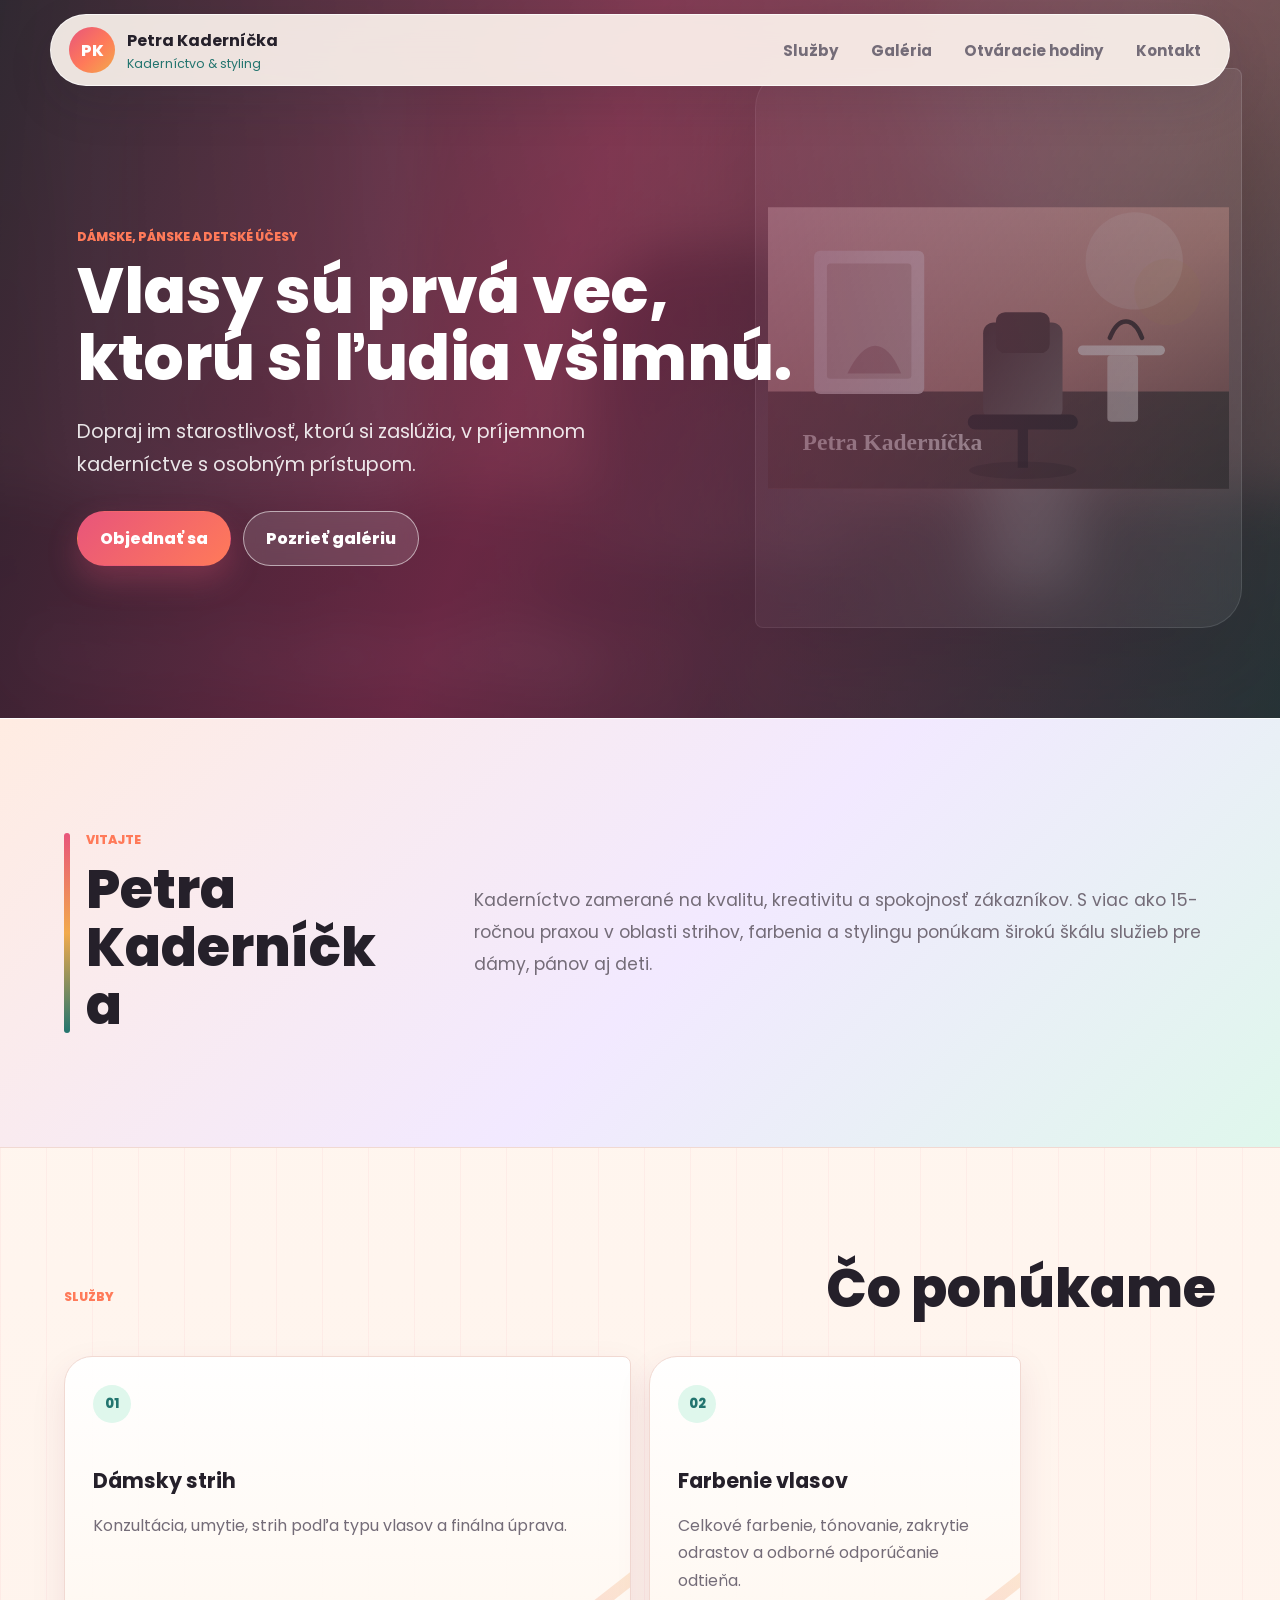
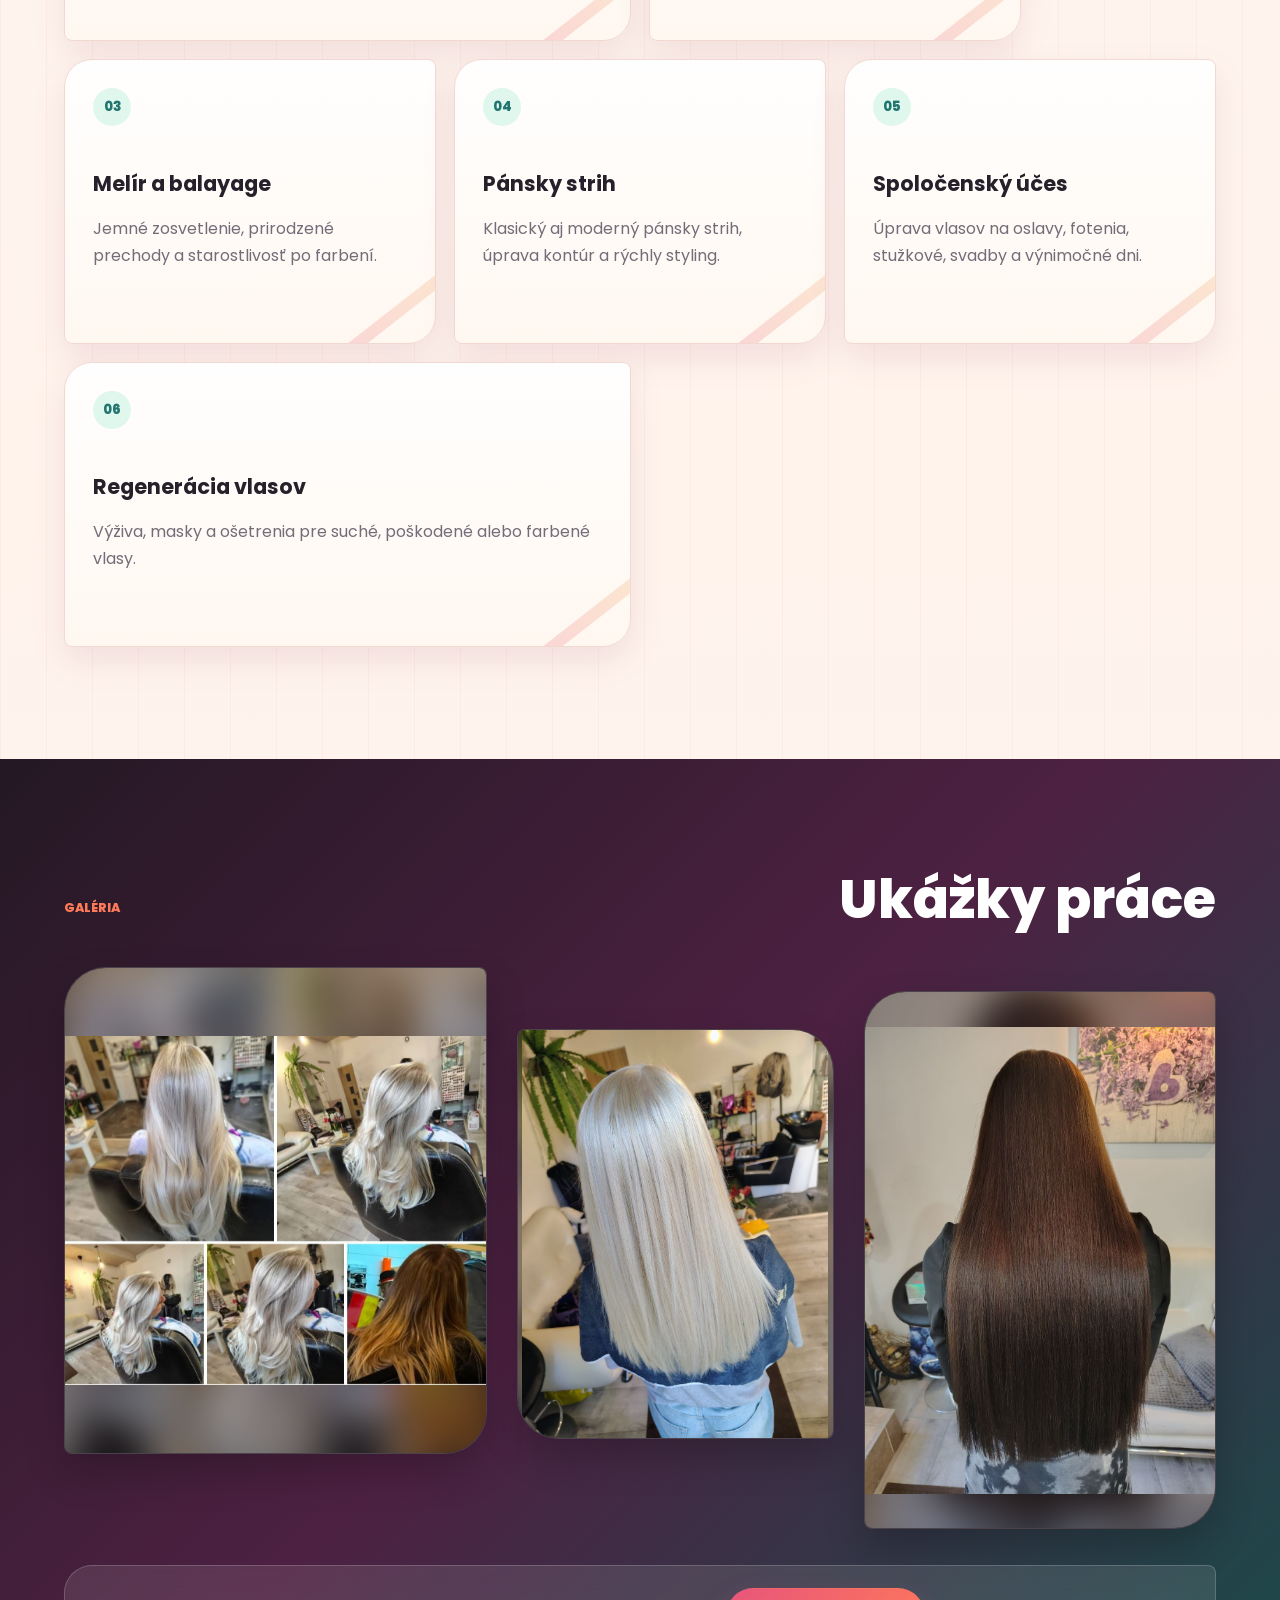
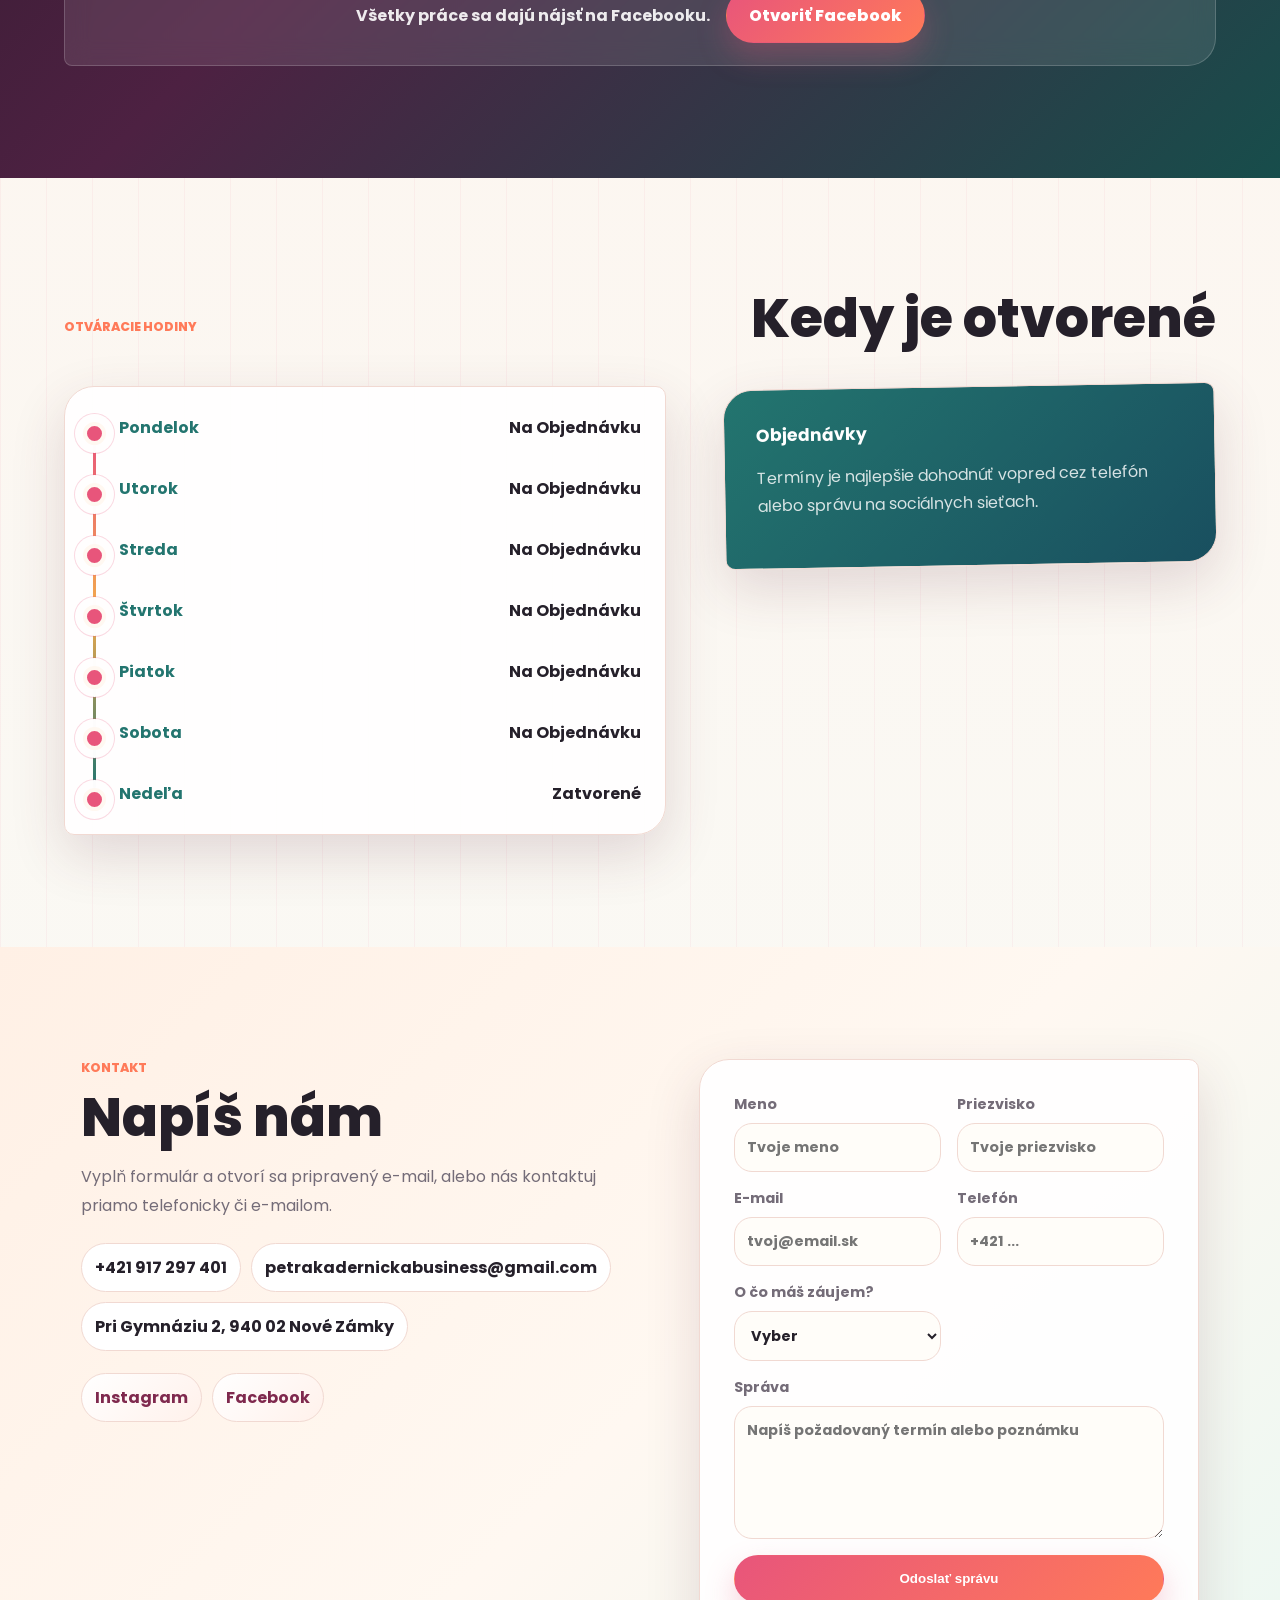
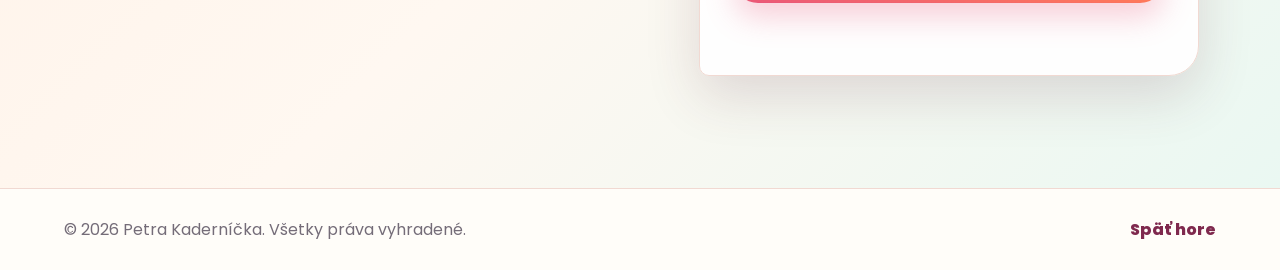
==== index.html @ ae527d9a "Update index.html" ====
<!doctype html>
<html lang="sk">
  <head>
    <meta charset="utf-8" />
    <meta name="viewport" content="width=device-width, initial-scale=1" />
    <title>Petra Kaderníčka | Kaderníctvo</title>
    <meta
      name="description"
      content="Kaderníctvo Petra Kaderníčka - strihy, farbenie, melír, styling a svadobné účesy."
    />
    <link rel="preconnect" href="https://fonts.googleapis.com" />
    <link rel="preconnect" href="https://fonts.gstatic.com" crossorigin />
    <link
      href="https://fonts.googleapis.com/css2?family=Poppins:wght@400;500;600;700;800&display=swap"
      rel="stylesheet"
    />
    <link rel="stylesheet" href="styles.css" />
  </head>
  <body>
    <header class="site-header">
      <a class="brand" href="#top" aria-label="Petra Kaderníčka domov">
        <span class="brand-mark">PK</span>
        <span>
          <strong>Petra Kaderníčka</strong>
          <small>Kaderníctvo & styling</small>
        </span>
      </a>

      <button class="nav-toggle" type="button" aria-expanded="false" aria-controls="site-nav">
        <span></span>
        <span></span>
        <span></span>
      </button>

      <nav id="site-nav" class="site-nav" aria-label="Hlavná navigácia">
        <a href="#sluzby">Služby</a>
        <a href="#galeria">Galéria</a>
        <a href="#hodiny">Otváracie hodiny</a>
        <a href="#kontakt">Kontakt</a>
      </nav>
    </header>

    <main id="top">
      <section class="hero">
        <img class="hero-image" src="assets/images/hero.svg" alt="Moderné kaderníctvo" />
        <div class="hero-overlay"></div>
        <div class="hero-content">
          <p class="eyebrow">Dámske, pánske a detské účesy</p>
          <h1>Vlasy sú prvá vec, ktorú si ľudia všimnú.</h1>
          <p>
            Dopraj im starostlivosť, ktorú si zaslúžia, v príjemnom kaderníctve s osobným prístupom.
          </p>
          <div class="hero-actions">
            <a class="button primary" href="#kontakt">Objednať sa</a>
            <a class="button secondary" href="#galeria">Pozrieť galériu</a>
          </div>
        </div>
      </section>

      <section class="intro section">
        <div>
          <p class="section-kicker">Vitajte</p>
          <h2>Petra Kaderníčka</h2>
        </div>
        <p>
          Kaderníctvo zamerané na kvalitu, kreativitu a spokojnosť zákazníkov. S viac ako 15-ročnou praxou v oblasti strihov, farbenia a stylingu ponúkam širokú škálu služieb pre dámy, pánov aj deti.
        </p>
      </section>

      <section id="sluzby" class="section services-section">
        <div class="section-heading">
          <p class="section-kicker">Služby</p>
          <h2>Čo ponúkame</h2>
        </div>

        <div class="services-grid">
          <article class="service-card">
            <span>01</span>
            <h3>Dámsky strih</h3>
            <p>Konzultácia, umytie, strih podľa typu vlasov a finálna úprava.</p>
            <strong></strong>
          </article>
          <article class="service-card">
            <span>02</span>
            <h3>Farbenie vlasov</h3>
            <p>Celkové farbenie, tónovanie, zakrytie odrastov a odborné odporúčanie odtieňa.</p>
            <strong></strong>
          </article>
          <article class="service-card">
            <span>03</span>
            <h3>Melír a balayage</h3>
            <p>Jemné zosvetlenie, prirodzené prechody a starostlivosť po farbení.</p>
            <strong></strong>
          </article>
          <article class="service-card">
            <span>04</span>
            <h3>Pánsky strih</h3>
            <p>Klasický aj moderný pánsky strih, úprava kontúr a rýchly styling.</p>
            <strong></strong>
          </article>
          <article class="service-card">
            <span>05</span>
            <h3>Spoločenský účes</h3>
            <p>Úprava vlasov na oslavy, fotenia, stužkové, svadby a výnimočné dni.</p>
            <strong></strong>
          </article>
          <article class="service-card">
            <span>06</span>
            <h3>Regenerácia vlasov</h3>
            <p>Výživa, masky a ošetrenia pre suché, poškodené alebo farbené vlasy.</p>
            <strong></strong>
          </article>
        </div>
      </section>

      <section id="galeria" class="section gallery-section">
        <div class="section-heading">
          <p class="section-kicker">Galéria</p>
          <h2>Ukážky práce</h2>
        </div>

        <div class="gallery-grid">
          <div class="image-frame">
            <img src="assets/images/21.jpg" alt="Ukážka účesu 1" />
          </div>
          <div class="image-frame">
            <img src="assets/images/2.jpg" alt="Ukážka účesu 2" />
          </div>
          <div class="image-frame">
            <img src="assets/images/3.jpg" alt="Ukážka účesu 3" />
          </div>
        </div>

        <div class="gallery-facebook">
          <p>Všetky práce sa dajú nájsť na Facebooku.</p>
          <a class="button primary" data-social="facebook" href="#" target="_blank" rel="noopener">Otvoriť Facebook</a>
        </div>
      </section>

      <section id="hodiny" class="section hours-section">
        <div class="section-heading">
          <p class="section-kicker">Otváracie hodiny</p>
          <h2>Kedy je otvorené</h2>
        </div>

        <div class="hours-layout">
          <div class="hours-list">
            <div><span>Pondelok</span><strong>Na Objednávku</strong></div>
            <div><span>Utorok</span><strong>Na Objednávku</strong></div>
            <div><span>Streda</span><strong>Na Objednávku</strong></div>
            <div><span>Štvrtok</span><strong>Na Objednávku</strong></div>
            <div><span>Piatok</span><strong>Na Objednávku</strong></div>
            <div><span>Sobota</span><strong>Na Objednávku</strong></div>
            <div><span>Nedeľa</span><strong>Zatvorené</strong></div>
          </div>

          <aside class="notice">
            <h3>Objednávky</h3>
            <p>
              Termíny je najlepšie dohodnúť vopred cez telefón alebo správu na sociálnych sieťach.
            </p>
          </aside>
        </div>
      </section>

      <section id="kontakt" class="section contact-section">
        <div class="contact-copy">
          <p class="section-kicker">Kontakt</p>
          <h2>Napíš nám</h2>
          <p>
            Vyplň formulár a otvorí sa pripravený e-mail, alebo nás kontaktuj priamo telefonicky či e-mailom.
          </p>

          <div class="contact-details">
            <button type="button" data-copy="+421 917 297 401">+421 917 297 401</button>
            <button type="button" data-copy="petrakadernickabusiness@gmail.com">petrakadernickabusiness@gmail.com</button>
            <span>Pri Gymnáziu 2, 940 02 Nové Zámky</span>
          </div>

          <div class="social-links" aria-label="Sociálne siete">
            <a data-social="instagram" href="#" target="_blank" rel="noopener">Instagram</a>
            <a data-social="facebook" href="#" target="_blank" rel="noopener">Facebook</a>
          </div>
        </div>

        <form class="contact-form" id="contact-form" action="https://formspree.io/f/xykvnpkn" method="POST" target="_blank">
          <input type="hidden" name="_subject" value="Nová objednávka z webu Petra Kaderníčka" />
          <label>
            Meno
            <input type="text" name="name" placeholder="Tvoje meno" required />
          </label>
          <label>
            Priezvisko
            <input type="text" name="surname" placeholder="Tvoje priezvisko" required />
          </label>
          <label>
            E-mail
            <input type="email" name="email" placeholder="tvoj@email.sk" required />
          </label>
          <label>
            Telefón
            <input type="tel" name="phone" placeholder="+421 ..." required />
          </label>
          <label>
            O čo máš záujem?
            <select name="service" required>
              <option value="" selected disabled>Vyber</option>
              <option>Dámsky strih</option>
              <option>Farbenie vlasov</option>
              <option>Melír / balayage</option>
              <option>Pánsky strih</option>
              <option>Spoločenský účes</option>
              <option>Iné</option>
            </select>
          </label>
          <label class="full">
            Správa
            <textarea name="message" rows="5" placeholder="Napíš požadovaný termín alebo poznámku" required></textarea>
          </label>
          <button class="button primary full" type="submit">Odoslať správu</button>
          <p class="form-note" id="form-note" role="status"></p>
        </form>
      </section>
    </main>

    <footer class="site-footer">
      <p>© <span id="year"></span> Petra Kaderníčka. Všetky práva vyhradené.</p>
      <a href="#top">Späť hore</a>
    </footer>

    <script src="script.js"></script>
  </body>
</html>
---- styles.css ----
:root {
  --ink: #25202a;
  --muted: #746c78;
  --line: #f1d9d2;
  --paper: #fff8f1;
  --soft: #ffece2;
  --rose: #e8557b;
  --wine: #7f294e;
  --sage: #23756f;
  --gold: #f2aa4c;
  --coral: #ff7a59;
  --mint: #dff7ec;
  --lilac: #f2e9ff;
  --white: #ffffff;
  --shadow: 0 20px 54px rgba(92, 45, 64, 0.16);
}

* {
  box-sizing: border-box;
}

html {
  scroll-behavior: smooth;
}

body {
  margin: 0;
  background:
    linear-gradient(90deg, rgba(232, 85, 123, 0.06) 1px, transparent 1px),
    linear-gradient(180deg, #fff8f1 0%, #fff3ec 42%, #f8fbf7 100%);
  background-size: 46px 46px, auto;
  color: var(--ink);
  font-family: Poppins, system-ui, -apple-system, BlinkMacSystemFont, "Segoe UI", sans-serif;
}

img {
  display: block;
  max-width: 100%;
}

a {
  color: inherit;
  text-decoration: none;
}

.site-header {
  position: sticky;
  top: 14px;
  z-index: 10;
  display: flex;
  align-items: center;
  justify-content: space-between;
  gap: 24px;
  width: min(1180px, calc(100% - 32px));
  margin: 14px auto -88px;
  padding: 12px 14px 12px 18px;
  background: rgba(255, 248, 241, 0.9);
  border: 1px solid rgba(255, 255, 255, 0.72);
  border-radius: 999px;
  box-shadow: 0 18px 48px rgba(37, 32, 42, 0.12);
  backdrop-filter: blur(18px) saturate(1.25);
}

.brand {
  display: flex;
  align-items: center;
  gap: 12px;
  min-width: 0;
}

.brand-mark {
  display: grid;
  place-items: center;
  width: 46px;
  height: 46px;
  flex: 0 0 46px;
  border-radius: 50%;
  background: linear-gradient(135deg, var(--rose), var(--coral) 55%, var(--gold));
  color: var(--white);
  font-family: Poppins, system-ui, sans-serif;
  font-weight: 800;
}

.brand strong,
.brand small {
  display: block;
}

.brand small {
  margin-top: 2px;
  color: var(--sage);
  font-size: 0.78rem;
}

.site-nav {
  display: flex;
  align-items: center;
  gap: 4px;
  color: var(--muted);
  font-weight: 700;
  font-size: 0.94rem;
}

.site-nav a {
  padding: 10px 14px;
  border-radius: 999px;
}

.site-nav a:hover {
  background: rgba(232, 85, 123, 0.1);
  color: var(--rose);
}

.nav-toggle {
  display: none;
  width: 44px;
  height: 44px;
  padding: 10px;
  border: 1px solid var(--line);
  border-radius: 8px;
  background: var(--white);
}

.nav-toggle span {
  display: block;
  height: 2px;
  margin: 5px 0;
  background: var(--ink);
}

.hero {
  position: relative;
  min-height: min(720px, calc(100vh - 74px));
  display: grid;
  align-items: center;
  overflow: hidden;
  background: #1e1720;
}

.hero::before {
  content: "";
  position: absolute;
  inset: -40px;
  z-index: 0;
  background-image: var(--photo-bg);
  background-position: center;
  background-size: cover;
  filter: blur(24px) saturate(1.08);
  opacity: 0.52;
  transform: scale(1.06);
}

.hero-image,
.hero-overlay {
  position: absolute;
  inset: 0;
  width: 100%;
  height: 100%;
}

.hero-image {
  z-index: 1;
  inset: auto clamp(12px, 3vw, 44px) clamp(44px, 7vw, 90px) auto;
  width: min(38vw, 500px);
  height: min(68vh, 560px);
  object-fit: contain;
  padding: 12px;
  border: 1px solid rgba(255, 255, 255, 0.26);
  border-radius: 40px 8px 40px 8px;
  background: rgba(255, 255, 255, 0.12);
  box-shadow: 0 34px 90px rgba(0, 0, 0, 0.34);
  backdrop-filter: blur(12px);
}

.hero-overlay {
  z-index: 2;
  background:
    linear-gradient(110deg, rgba(37, 32, 42, 0.9) 0%, rgba(127, 41, 78, 0.72) 43%, rgba(35, 117, 111, 0.24) 100%),
    linear-gradient(0deg, rgba(37, 32, 42, 0.48), rgba(255, 122, 89, 0.08));
}

.hero-content {
  position: relative;
  z-index: 3;
  width: min(880px, 100%);
  padding: clamp(130px, 15vw, 190px) clamp(18px, 6vw, 84px) clamp(70px, 9vw, 112px);
  color: var(--white);
}

.eyebrow,
.section-kicker {
  margin: 0 0 12px;
  color: var(--coral);
  font-weight: 800;
  letter-spacing: 0;
  text-transform: uppercase;
  font-size: 0.78rem;
}

h1,
h2,
h3,
p {
  overflow-wrap: anywhere;
}

h1,
h2 {
  font-family: Poppins, system-ui, sans-serif;
  line-height: 1.08;
  letter-spacing: 0;
}

h1 {
  max-width: 820px;
  margin: 0;
  font-size: clamp(2.45rem, 4.9vw, 4.8rem);
  font-weight: 800;
}

h2 {
  margin: 0;
  font-size: clamp(2rem, 4.2vw, 4rem);
  font-weight: 800;
}

h3 {
  margin: 0;
  font-size: 1.08rem;
}

.hero-content p:not(.eyebrow) {
  max-width: 590px;
  margin: 22px 0 0;
  color: rgba(255, 255, 255, 0.88);
  font-size: clamp(1rem, 2vw, 1.22rem);
  line-height: 1.7;
}

.hero-actions {
  display: flex;
  flex-wrap: wrap;
  gap: 12px;
  margin-top: 30px;
}

.button {
  display: inline-flex;
  align-items: center;
  justify-content: center;
  min-height: 48px;
  padding: 14px 22px;
  border: 1px solid transparent;
  border-radius: 999px;
  font-weight: 800;
  cursor: pointer;
  transition: transform 180ms ease, box-shadow 180ms ease, background 180ms ease;
}

.button.primary {
  background: linear-gradient(135deg, var(--rose), var(--coral));
  color: var(--white);
  box-shadow: 0 14px 30px rgba(232, 85, 123, 0.28);
}

.button.secondary {
  border-color: rgba(255, 255, 255, 0.55);
  color: var(--white);
  background: rgba(255, 255, 255, 0.13);
  backdrop-filter: blur(10px);
}

.button:hover {
  transform: translateY(-1px);
}

.section {
  padding: clamp(64px, 9vw, 112px) clamp(18px, 5vw, 64px);
}

.intro {
  display: grid;
  grid-template-columns: minmax(220px, 0.62fr) minmax(280px, 1.38fr);
  gap: clamp(28px, 6vw, 84px);
  align-items: center;
  background:
    linear-gradient(135deg, var(--soft), var(--lilac) 54%, var(--mint));
  border-top: 1px solid rgba(255, 255, 255, 0.8);
  border-bottom: 1px solid var(--line);
}

.intro > div {
  position: relative;
  padding-left: 22px;
}

.intro > div::before {
  content: "";
  position: absolute;
  top: 2px;
  bottom: 2px;
  left: 0;
  width: 6px;
  border-radius: 999px;
  background: linear-gradient(180deg, var(--rose), var(--gold), var(--sage));
}

.intro p:last-child {
  margin: 0;
  color: var(--muted);
  font-size: 1.08rem;
  line-height: 1.85;
}

.section-heading {
  display: flex;
  justify-content: space-between;
  align-items: end;
  gap: 28px;
  max-width: 1180px;
  margin: 0 auto 38px;
}

.services-grid {
  display: grid;
  grid-template-columns: repeat(6, minmax(0, 1fr));
  gap: 18px;
  max-width: 1180px;
  margin: 0 auto;
}

.service-card {
  grid-column: span 2;
  position: relative;
  min-height: 285px;
  padding: 28px;
  border: 1px solid var(--line);
  border-radius: 28px 8px 28px 8px;
  background:
    linear-gradient(180deg, rgba(255, 255, 255, 0.96), rgba(255, 248, 241, 0.96));
  overflow: hidden;
  box-shadow: 0 14px 34px rgba(127, 41, 78, 0.1);
  transition: transform 180ms ease, box-shadow 180ms ease, border-color 180ms ease;
}

.service-card:nth-child(1),
.service-card:nth-child(6) {
  grid-column: span 3;
}

.service-card::after {
  content: "";
  position: absolute;
  right: -34px;
  bottom: 22px;
  width: 150px;
  height: 12px;
  border-radius: 999px;
  background: linear-gradient(90deg, var(--rose), var(--gold));
  opacity: 0.22;
  transform: rotate(-38deg);
}

.service-card:hover {
  border-color: rgba(232, 85, 123, 0.5);
  box-shadow: 0 22px 46px rgba(127, 41, 78, 0.16);
  transform: translateY(-3px);
}

.service-card span {
  display: inline-flex;
  align-items: center;
  justify-content: center;
  width: 38px;
  height: 38px;
  border-radius: 50%;
  background: var(--mint);
  color: var(--sage);
  font-weight: 800;
  font-size: 0.82rem;
}

.service-card h3 {
  margin-top: 42px;
  font-size: 1.3rem;
}

.service-card p {
  color: var(--muted);
  line-height: 1.7;
}

.service-card strong {
  color: var(--rose);
}

.gallery-section {
  background: linear-gradient(135deg, #241824, #4d2142 48%, #174d4b);
  color: var(--white);
}

.gallery-grid {
  display: grid;
  grid-template-columns: 1.2fr 0.9fr 1fr;
  gap: clamp(16px, 3vw, 30px);
  max-width: 1180px;
  margin: 0 auto;
  align-items: start;
}

.image-frame {
  position: relative;
  height: clamp(320px, 38vw, 520px);
  overflow: hidden;
  border: 1px solid rgba(255, 255, 255, 0.18);
  border-radius: 42px 8px 42px 8px;
  background: #241824;
  box-shadow: 0 18px 38px rgba(0, 0, 0, 0.22);
}

.image-frame::before {
  content: "";
  position: absolute;
  inset: -18px;
  background-image: var(--photo-bg);
  background-position: center;
  background-size: cover;
  filter: blur(18px);
  opacity: 0.72;
  transform: scale(1.08);
}

.gallery-grid img {
  position: relative;
  z-index: 1;
  width: 100%;
  height: 100%;
  object-fit: contain;
}

.gallery-grid .image-frame:nth-child(2) {
  height: clamp(280px, 32vw, 450px);
  margin-top: 62px;
  border-radius: 8px 42px 8px 42px;
}

.gallery-grid .image-frame:nth-child(3) {
  height: clamp(340px, 42vw, 560px);
  margin-top: 24px;
}

.gallery-facebook {
  display: flex;
  align-items: center;
  justify-content: center;
  flex-wrap: wrap;
  gap: 16px;
  max-width: 1180px;
  margin: 36px auto 0;
  padding: 22px;
  border: 1px solid rgba(255, 255, 255, 0.18);
  border-radius: 28px 8px 28px 8px;
  background: rgba(255, 255, 255, 0.1);
  backdrop-filter: blur(12px);
}

.gallery-facebook p {
  margin: 0;
  color: rgba(255, 255, 255, 0.9);
  font-weight: 700;
}

.hours-layout,
.contact-section {
  display: grid;
  grid-template-columns: minmax(280px, 1.1fr) minmax(300px, 0.9fr);
  gap: clamp(24px, 5vw, 58px);
  align-items: start;
  max-width: 1180px;
  margin-inline: auto;
}

.hours-list,
.notice,
.contact-form {
  border: 1px solid var(--line);
  border-radius: 30px 10px 30px 10px;
  background: rgba(255, 255, 255, 0.92);
  box-shadow: var(--shadow);
}

.hours-list {
  position: relative;
  padding: 10px 0;
}

.hours-list::before {
  content: "";
  position: absolute;
  top: 46px;
  bottom: 46px;
  left: 28px;
  width: 3px;
  border-radius: 999px;
  background: linear-gradient(180deg, var(--rose), var(--gold), var(--sage));
}

.hours-list div {
  display: flex;
  justify-content: space-between;
  gap: 18px;
  position: relative;
  padding: 18px 24px 18px 54px;
  border-bottom: 0;
}

.hours-list div::before {
  content: "";
  position: absolute;
  left: 18px;
  top: 25px;
  width: 15px;
  height: 15px;
  border: 4px solid var(--paper);
  border-radius: 50%;
  background: var(--rose);
  box-shadow:
    0 0 0 8px rgba(255, 255, 255, 0.98),
    0 0 0 9px rgba(232, 85, 123, 0.22);
}

.hours-list span {
  color: var(--sage);
  font-weight: 700;
}

.notice {
  padding: 32px;
  background: linear-gradient(135deg, var(--sage), #194f5f);
  color: var(--white);
  transform: rotate(-1deg);
}

.notice p {
  color: rgba(255, 255, 255, 0.82);
  line-height: 1.75;
}

.contact-section {
  grid-template-columns: minmax(280px, 560px) minmax(300px, 500px);
  justify-content: center;
  background:
    linear-gradient(135deg, #fff0e5 0%, #fff8f1 52%, #eaf8f2 100%);
}

.contact-section.section {
  max-width: none;
}

.contact-copy p:not(.section-kicker) {
  max-width: 620px;
  color: var(--muted);
  line-height: 1.8;
}

.contact-details,
.social-links {
  display: flex;
  flex-wrap: wrap;
  gap: 10px;
  margin-top: 22px;
}

.contact-details button,
.contact-details span,
.social-links a {
  padding: 11px 13px;
  border: 1px solid var(--line);
  border-radius: 999px;
  background: var(--white);
  color: var(--ink);
  font: inherit;
  font-weight: 700;
}

.contact-details button,
.contact-details span {
  cursor: pointer;
  text-align: left;
}

.contact-details button:hover,
.contact-details button:focus-visible,
.contact-details span:hover {
  border-color: var(--rose);
  color: var(--wine);
  box-shadow: 0 10px 24px rgba(232, 85, 123, 0.12);
}

.social-links a {
  color: var(--wine);
  background: linear-gradient(135deg, #ffffff, #fff1eb);
}

.contact-form {
  display: grid;
  grid-template-columns: 1fr 1fr;
  gap: 16px;
  padding: clamp(20px, 3vw, 34px);
}

label {
  display: grid;
  gap: 8px;
  color: var(--muted);
  font-weight: 700;
  font-size: 0.9rem;
}

input,
select,
textarea {
  width: 100%;
  border: 1px solid var(--line);
  border-radius: 18px;
  padding: 13px 12px;
  color: var(--ink);
  background: #fffdf9;
  font: inherit;
}

input:focus,
select:focus,
textarea:focus {
  border-color: var(--rose);
  box-shadow: 0 0 0 4px rgba(232, 85, 123, 0.12);
  outline: none;
}

textarea {
  resize: vertical;
}

.full {
  grid-column: 1 / -1;
}

.form-note {
  grid-column: 1 / -1;
  min-height: 22px;
  margin: 0;
  color: var(--sage);
  font-weight: 700;
}

.site-footer {
  display: flex;
  justify-content: space-between;
  gap: 16px;
  padding: 28px clamp(18px, 5vw, 64px);
  color: var(--muted);
  border-top: 1px solid var(--line);
  background: #fffdf9;
}

.site-footer p {
  margin: 0;
}

.site-footer a {
  color: var(--wine);
  font-weight: 800;
}

@media (max-width: 860px) {
  .nav-toggle {
    display: block;
  }

  .hero-image {
    width: min(34vw, 360px);
  }

  .hero-content {
    width: min(720px, 100%);
  }

  h1 {
    font-size: clamp(2.35rem, 6vw, 4rem);
  }

  .site-nav {
    position: absolute;
    top: 66px;
    right: 0;
    left: 0;
    display: none;
    flex-direction: column;
    align-items: stretch;
    padding: 14px;
    border: 1px solid var(--line);
    border-radius: 22px;
    background: var(--white);
    box-shadow: var(--shadow);
  }

  .site-nav.is-open {
    display: flex;
  }

  .site-nav a {
    padding: 12px;
  }

  .intro,
  .hours-layout,
  .contact-section {
    grid-template-columns: 1fr;
  }

  .services-grid {
    grid-template-columns: repeat(2, minmax(0, 1fr));
  }

  .service-card,
  .service-card:nth-child(1),
  .service-card:nth-child(6) {
    grid-column: auto;
  }

  .gallery-grid {
    grid-template-columns: 1fr;
  }

  .gallery-grid .image-frame:nth-child(2) {
    margin-top: 0;
  }

  .gallery-grid .image-frame:nth-child(3) {
    margin-top: 0;
  }
}

@media (max-width: 620px) {
  .brand strong {
    font-size: 0.95rem;
  }

  .hero {
    min-height: 680px;
    align-items: end;
  }

  .hero-image {
    inset: 94px 16px auto 16px;
    width: calc(100% - 32px);
    height: 300px;
    border-radius: 28px 8px 28px 8px;
  }

  .hero-content {
    padding-top: 430px;
  }

  .hero-overlay {
    background: linear-gradient(0deg, rgba(37, 32, 42, 0.86), rgba(127, 41, 78, 0.24));
  }

  .hero-actions,
  .button {
    width: 100%;
  }

  .section-heading,
  .site-footer {
    display: block;
  }

  .services-grid,
  .contact-form {
    grid-template-columns: 1fr;
  }

  .hours-list div {
    display: grid;
    gap: 6px;
  }
}
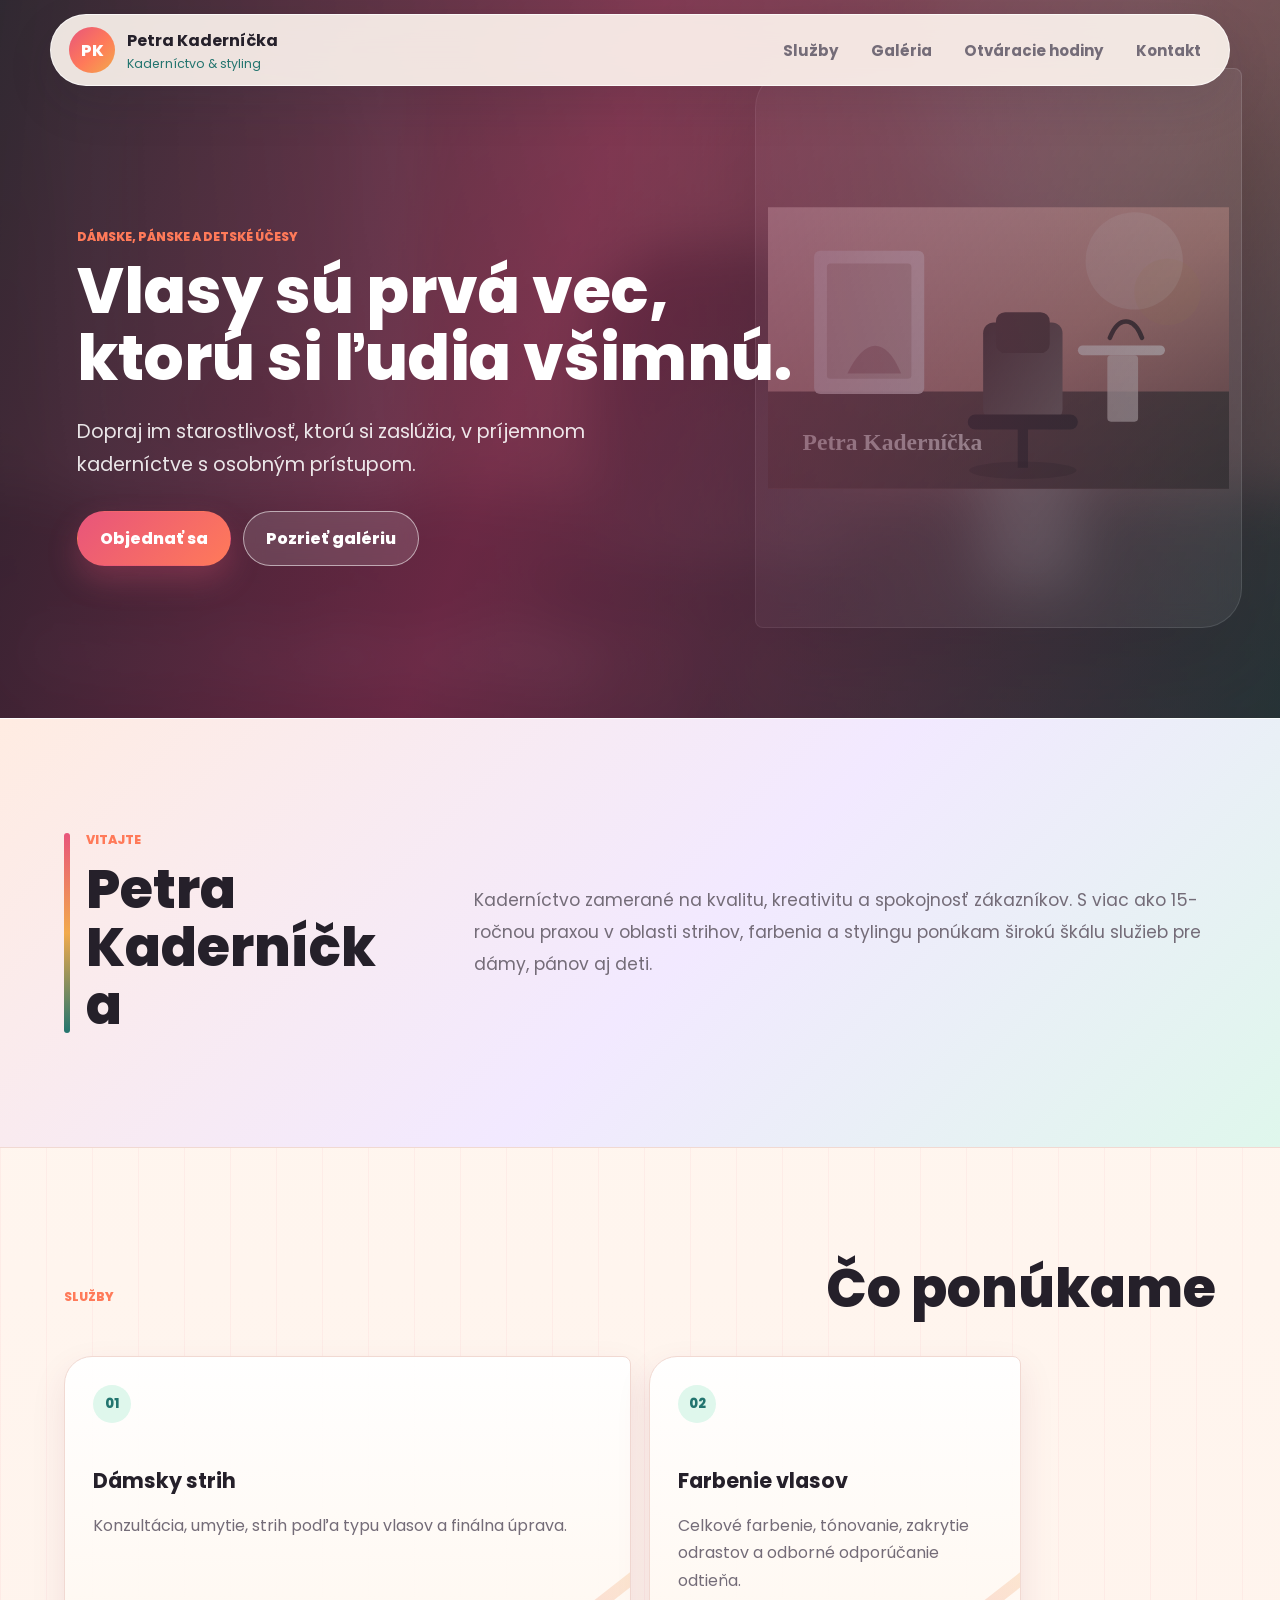
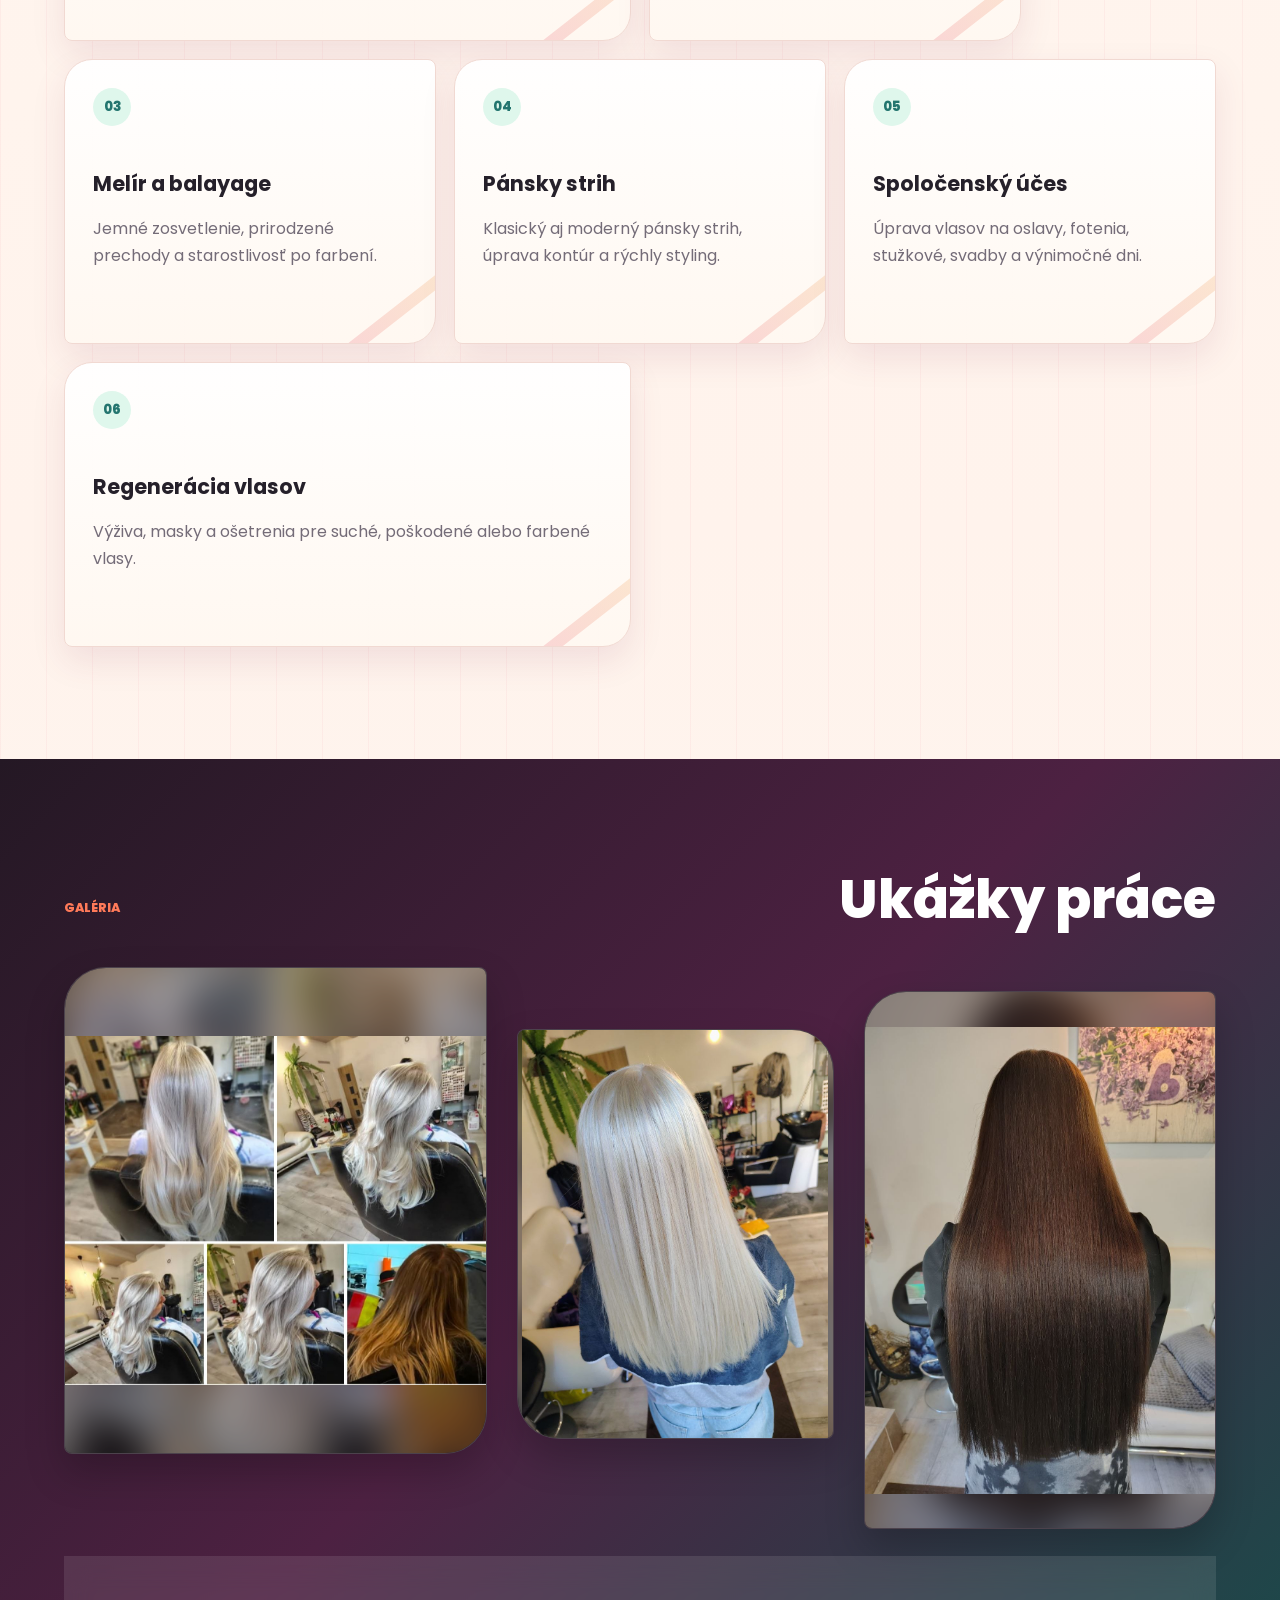
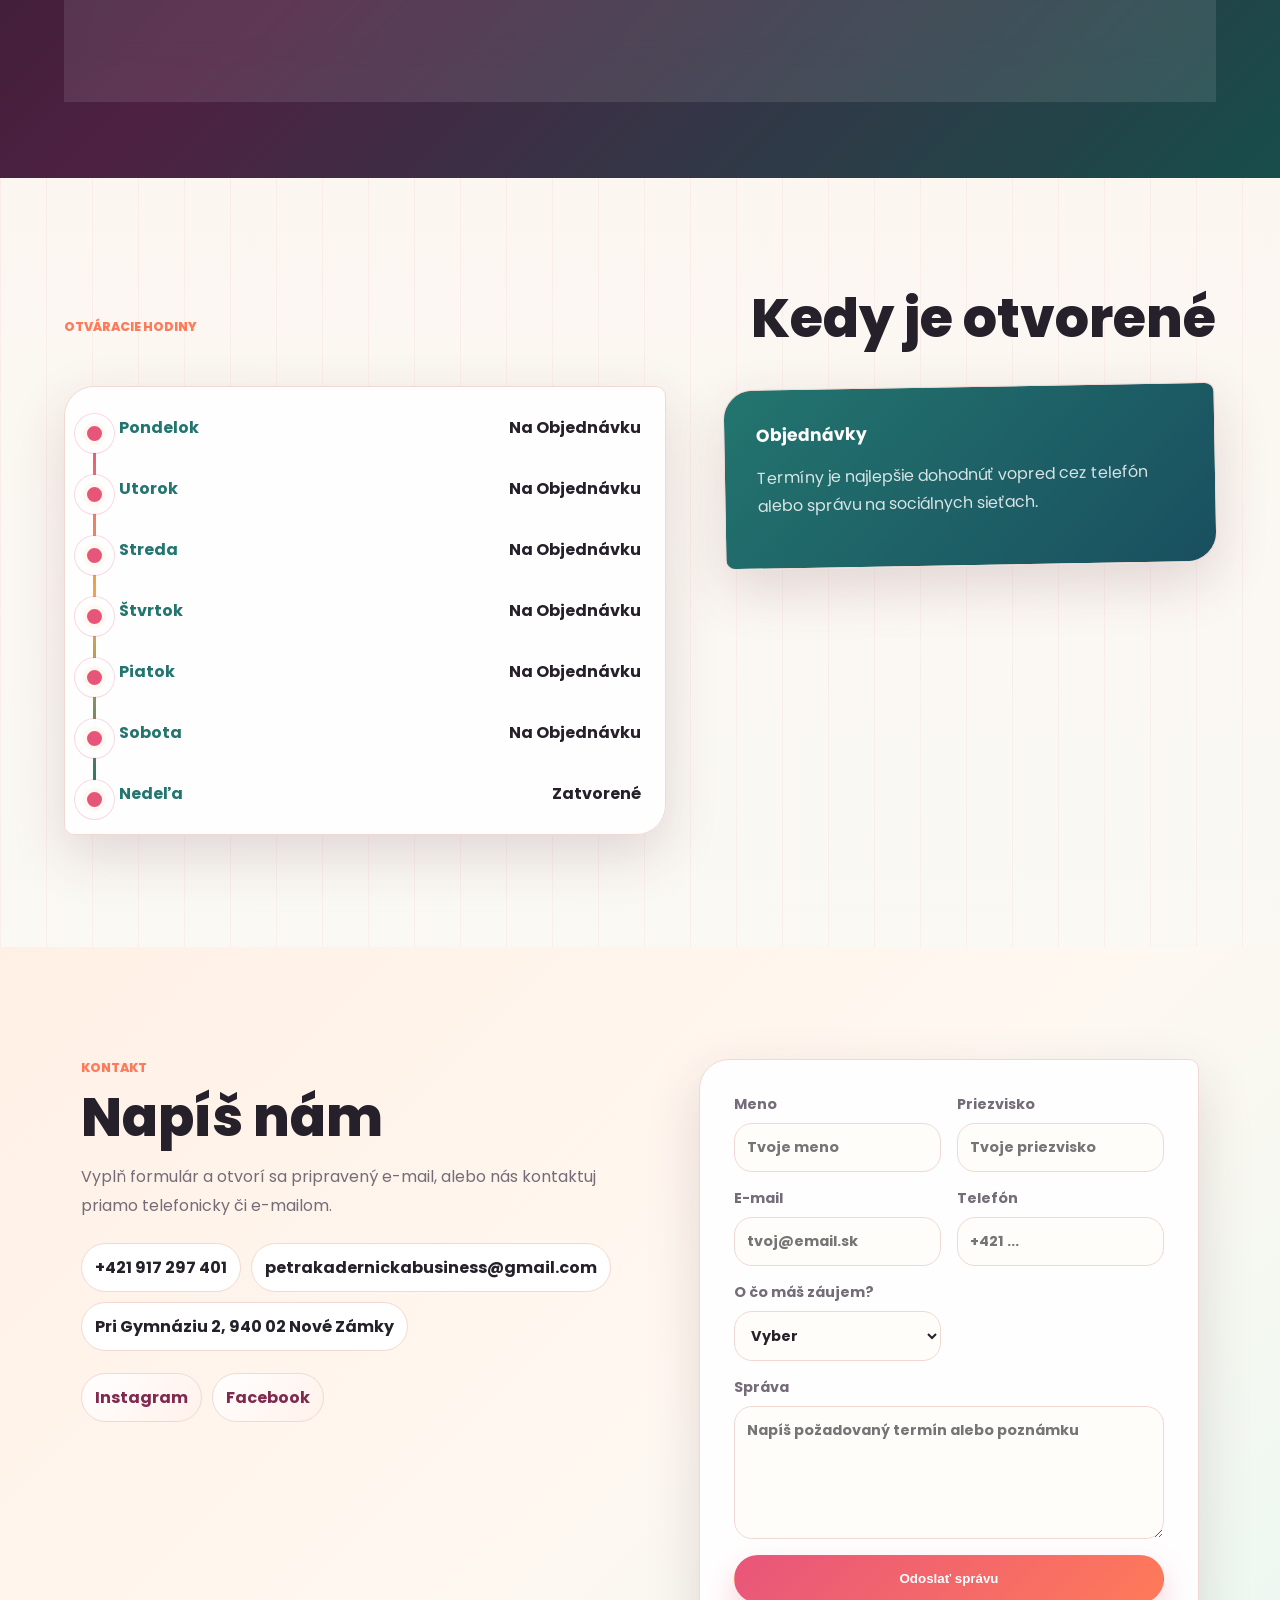
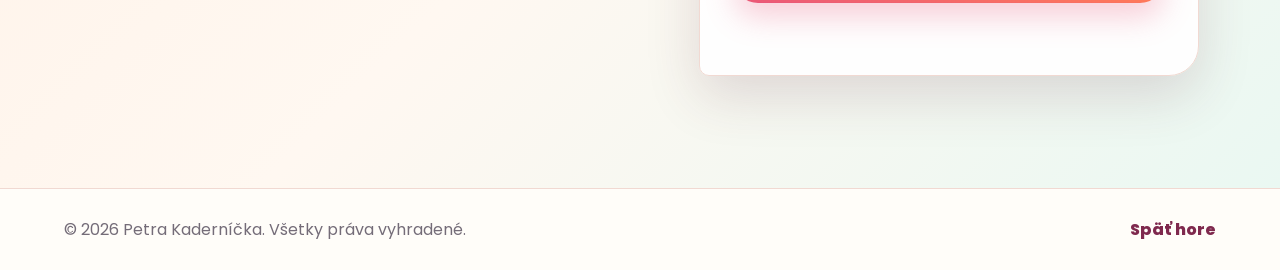
==== commit 441c47f2: "Update index.html" ====
--- a/index.html
+++ b/index.html
@@ -1,3 +1,6 @@
+<!-- ZMIZNI MI Z KÓDU -->
+<!-- ZMIZNI MI Z KÓDU -->
+<!-- ZMIZNI MI Z KÓDU -->
 <!doctype html>
 <html lang="sk">
   <head>
@@ -231,3 +234,6 @@
     <script src="script.js"></script>
   </body>
 </html>
+<!-- ZMIZNI MI Z KÓDU -->
+<!-- ZMIZNI MI Z KÓDU -->
+<!-- ZMIZNI MI Z KÓDU -->
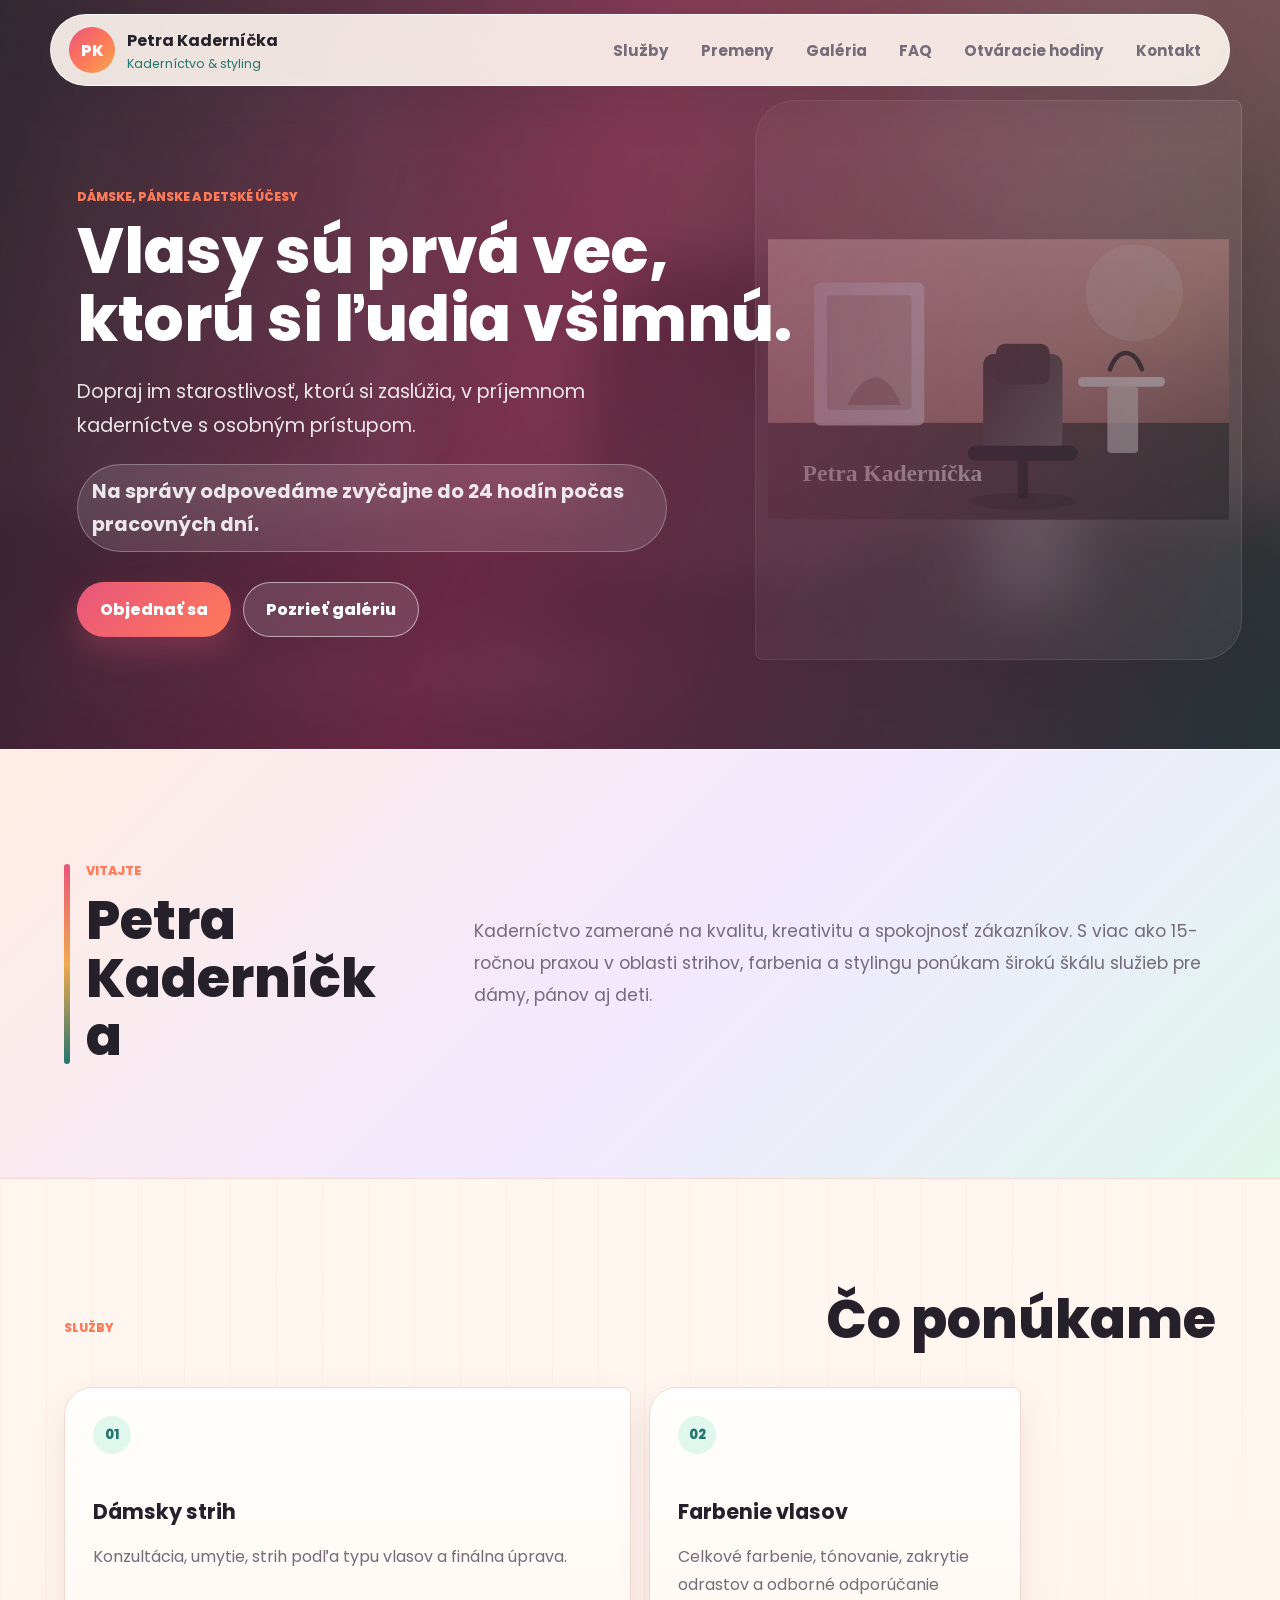
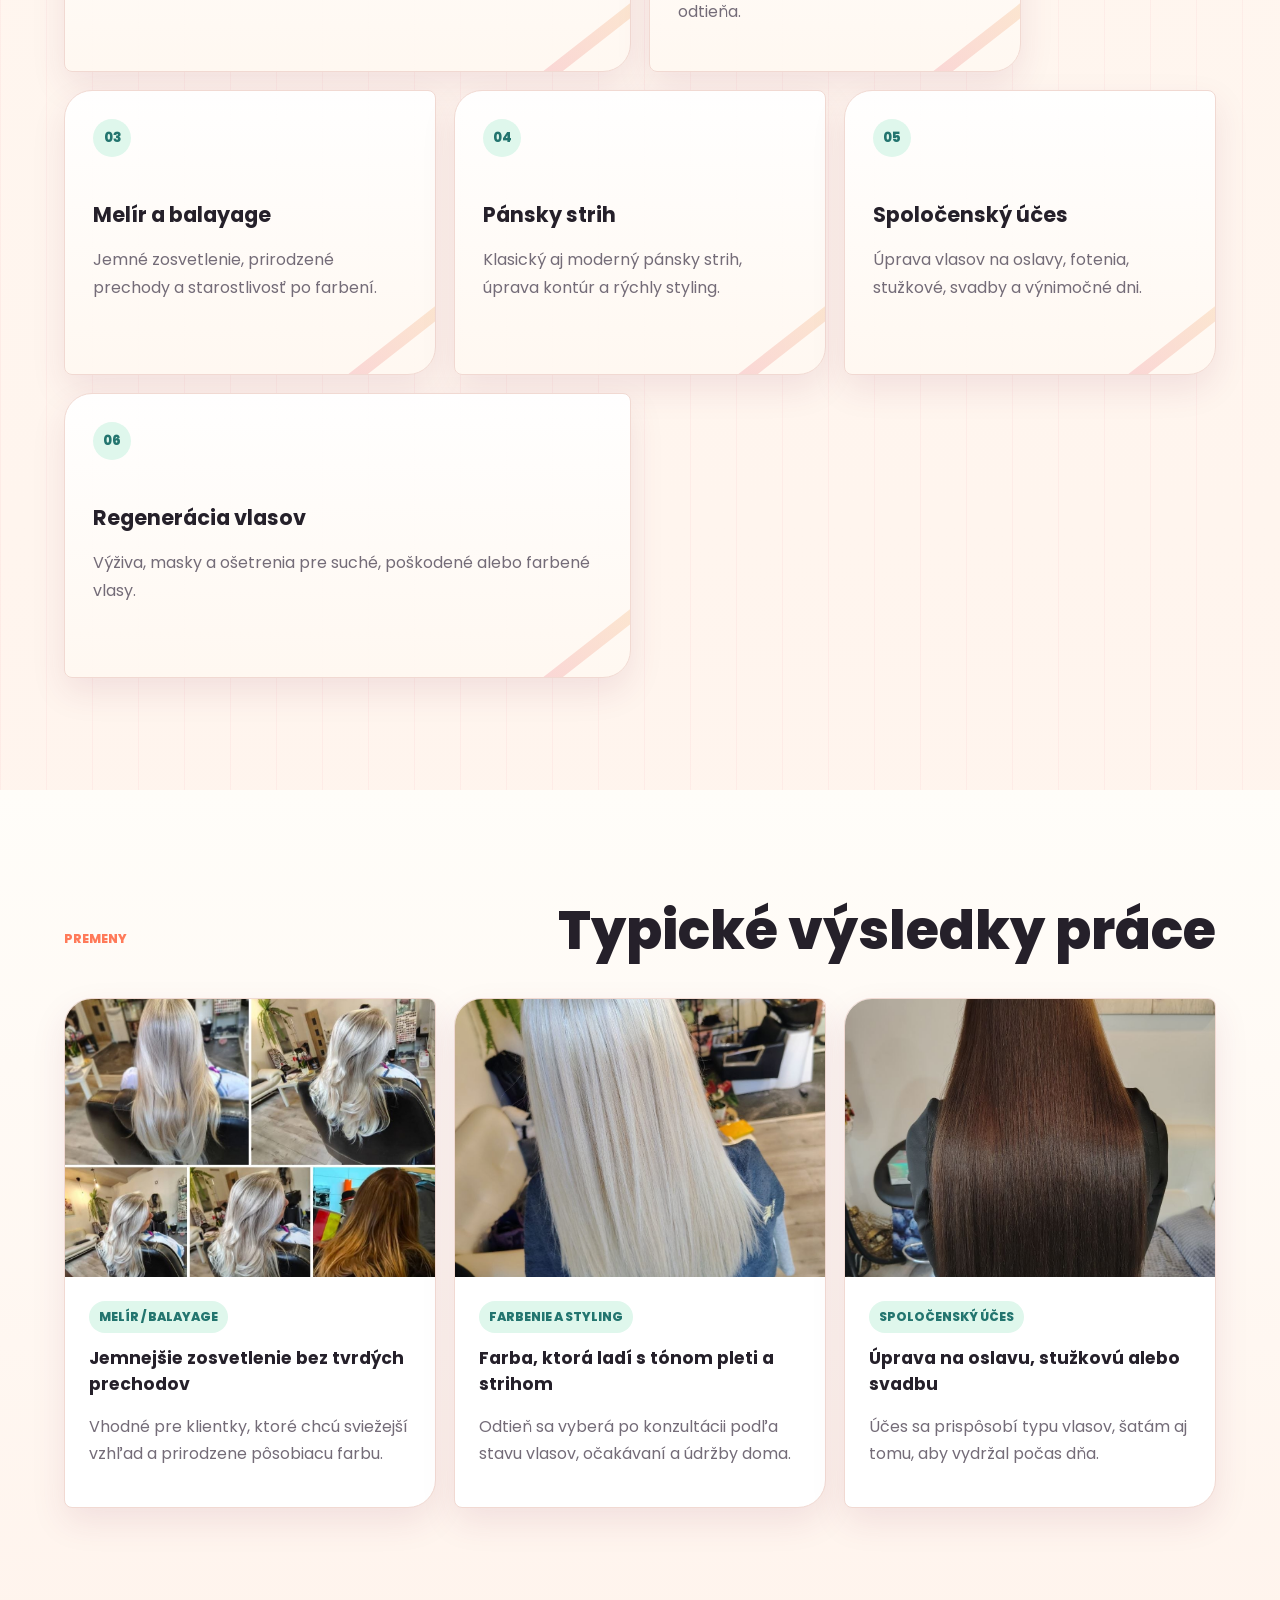
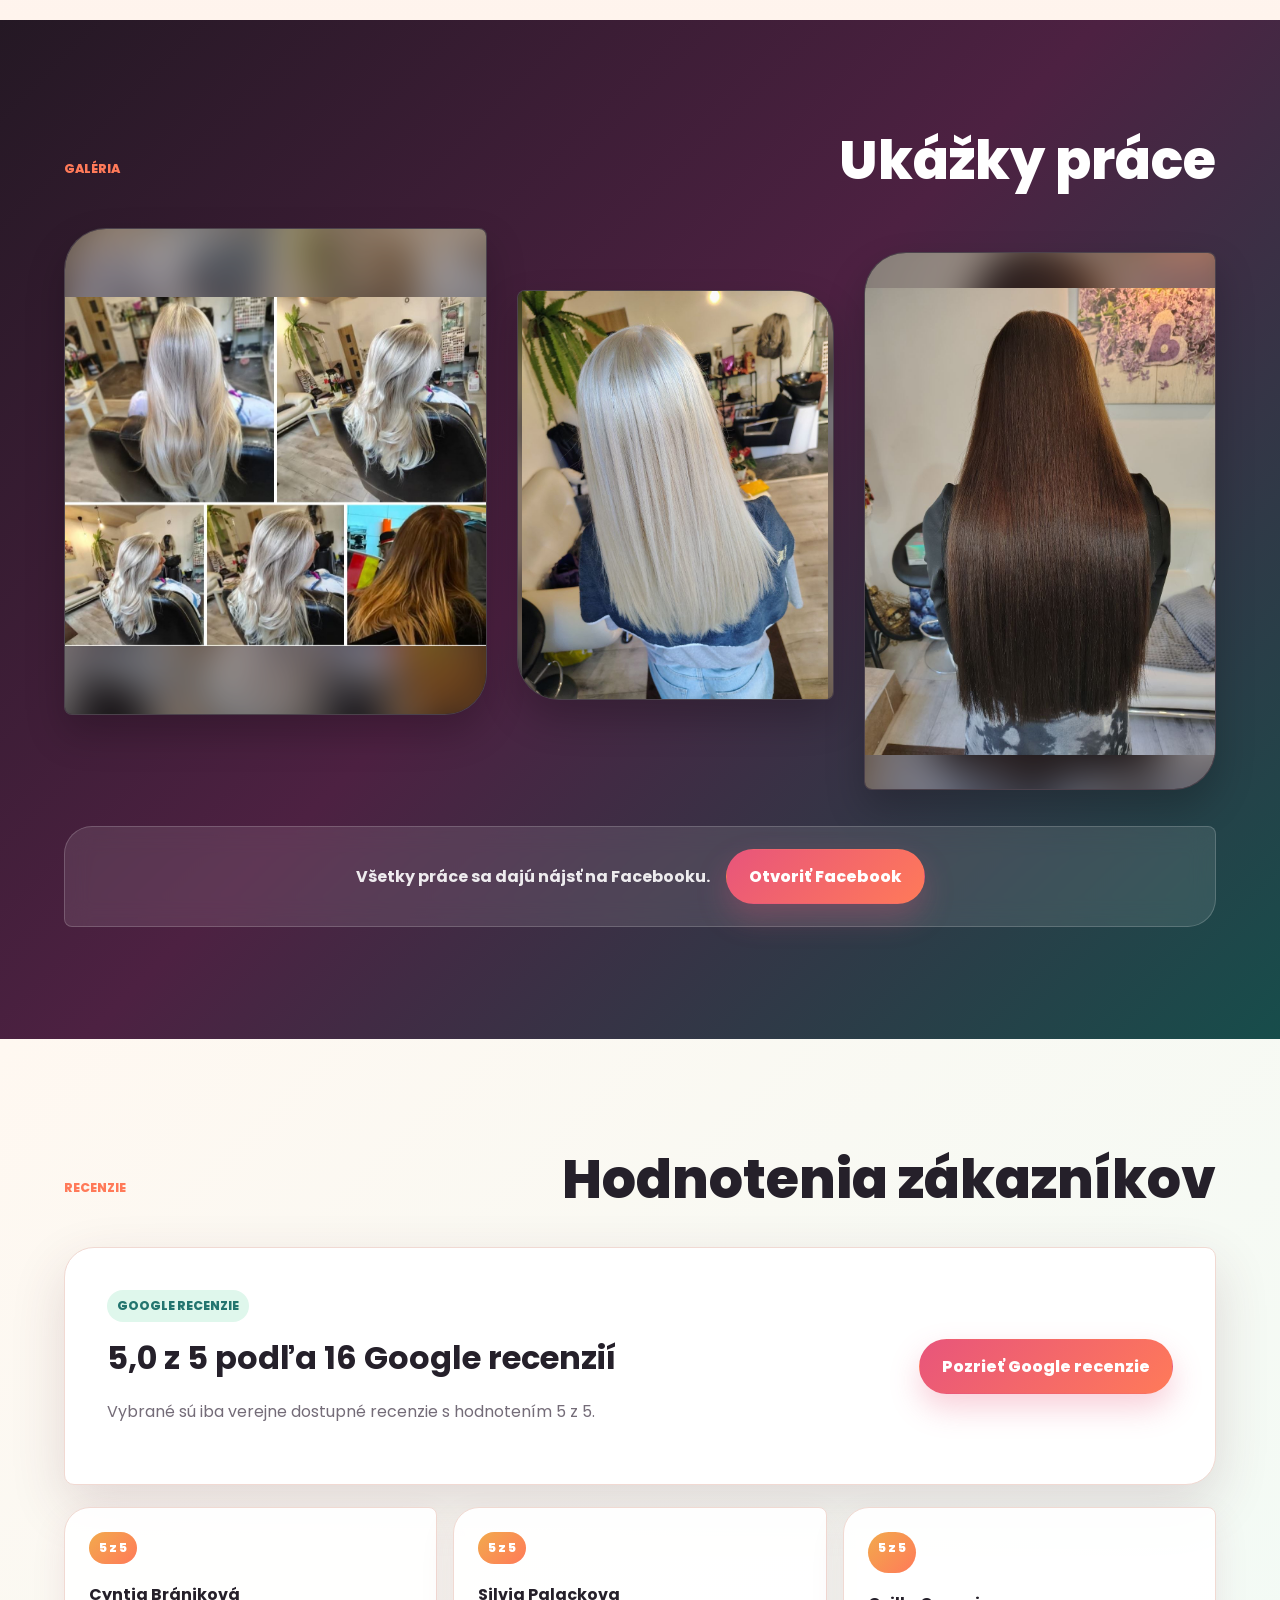
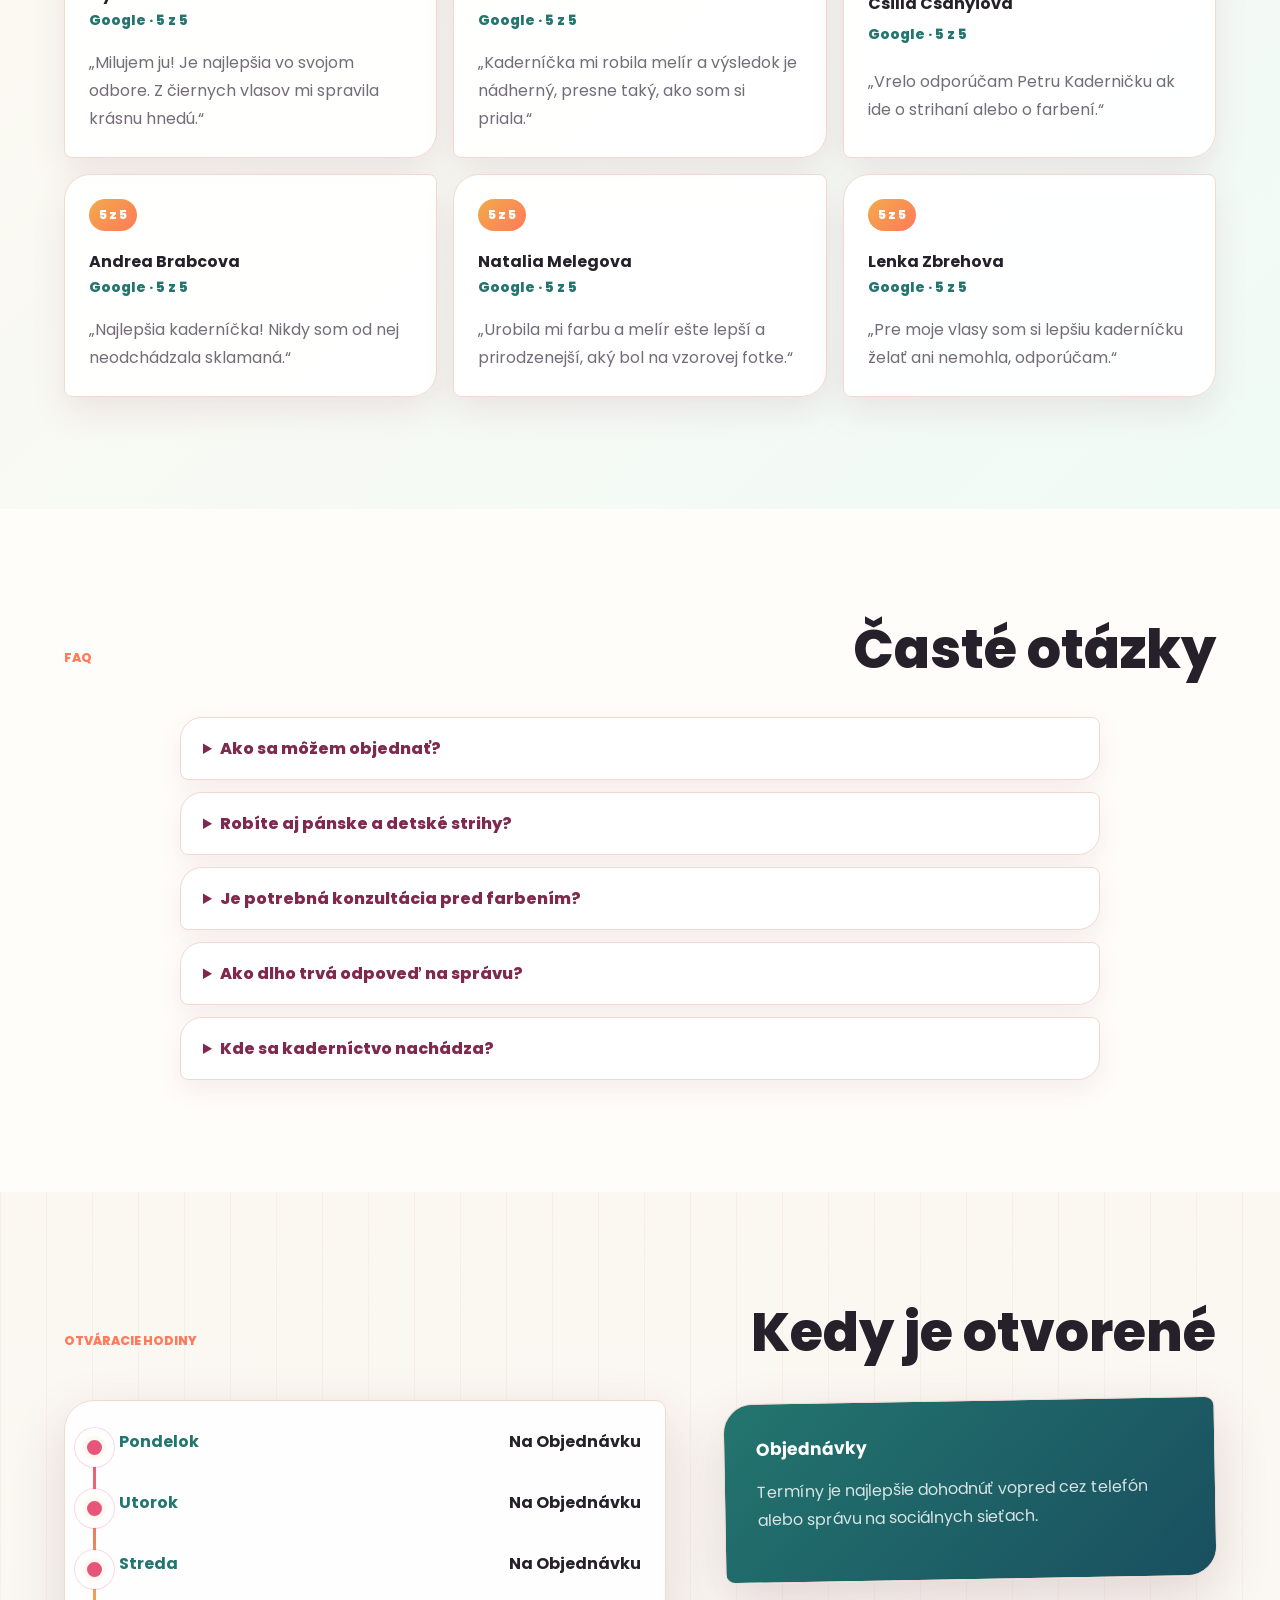
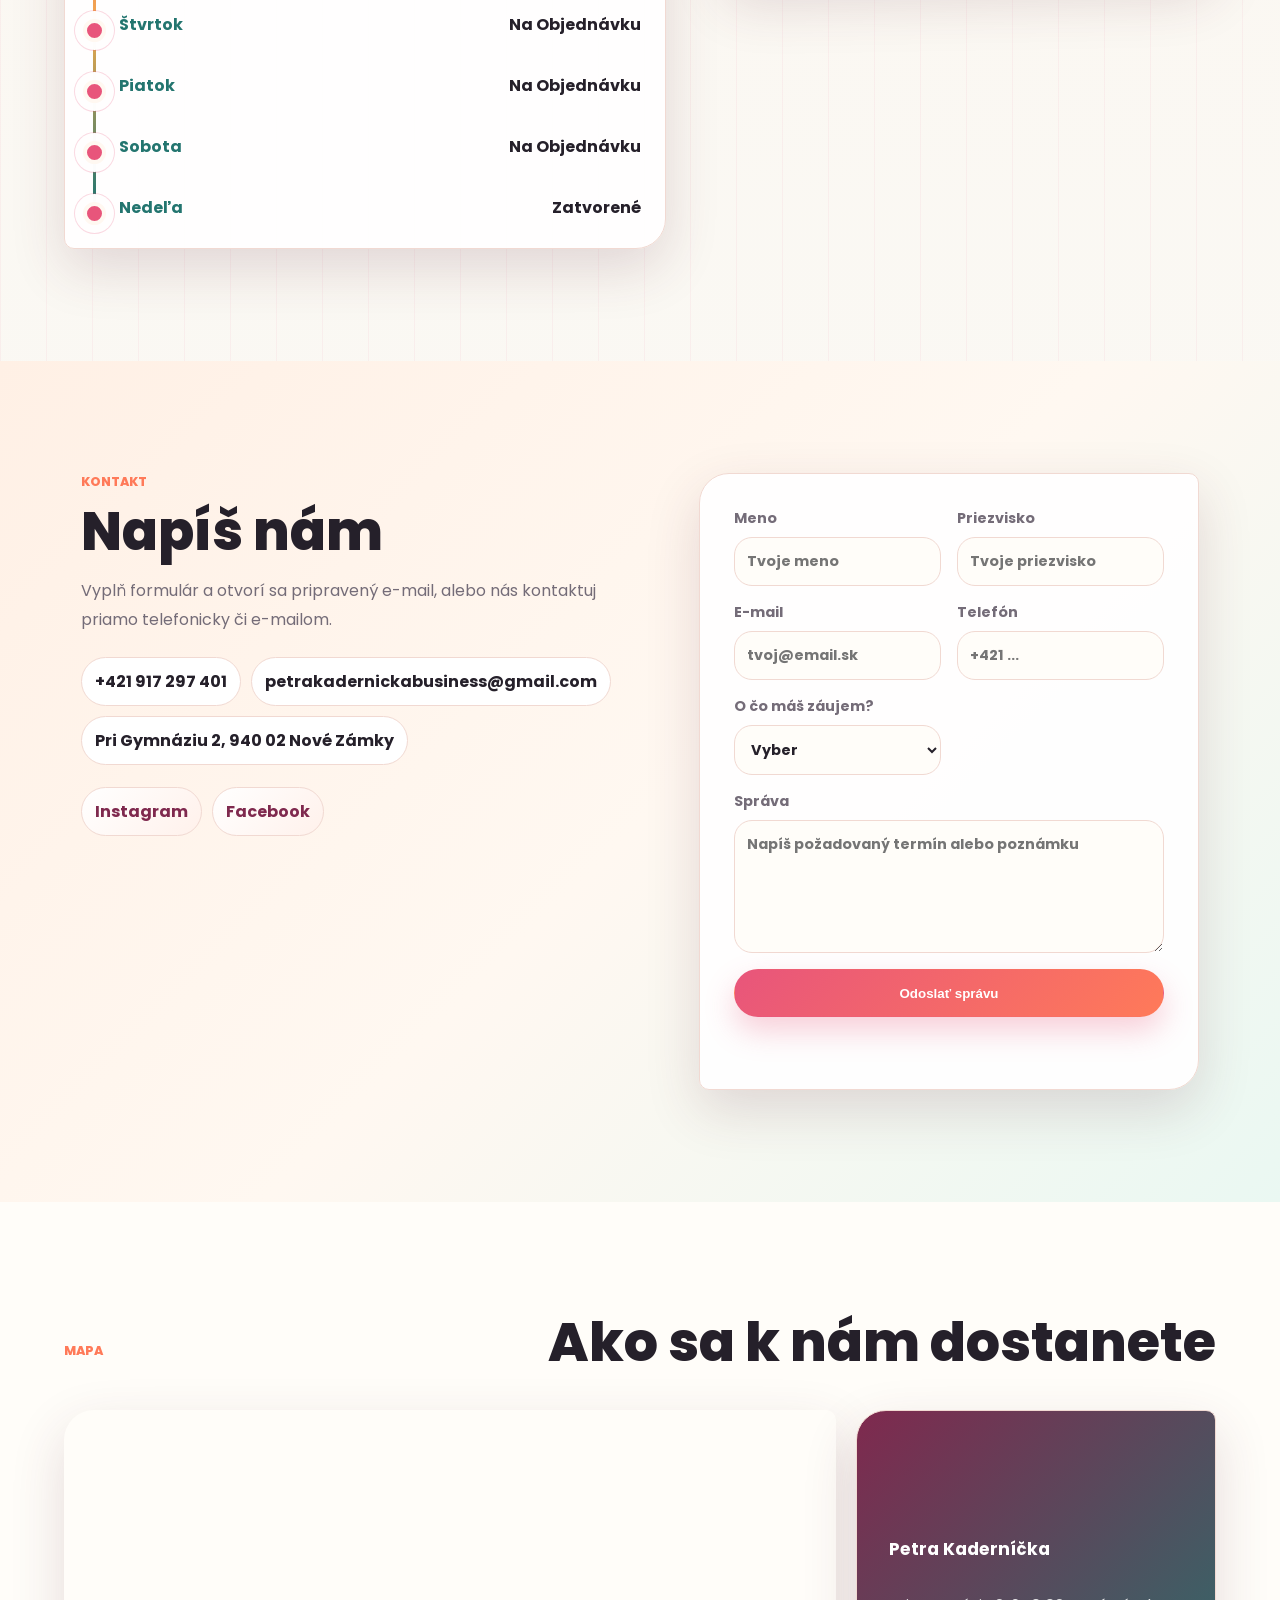
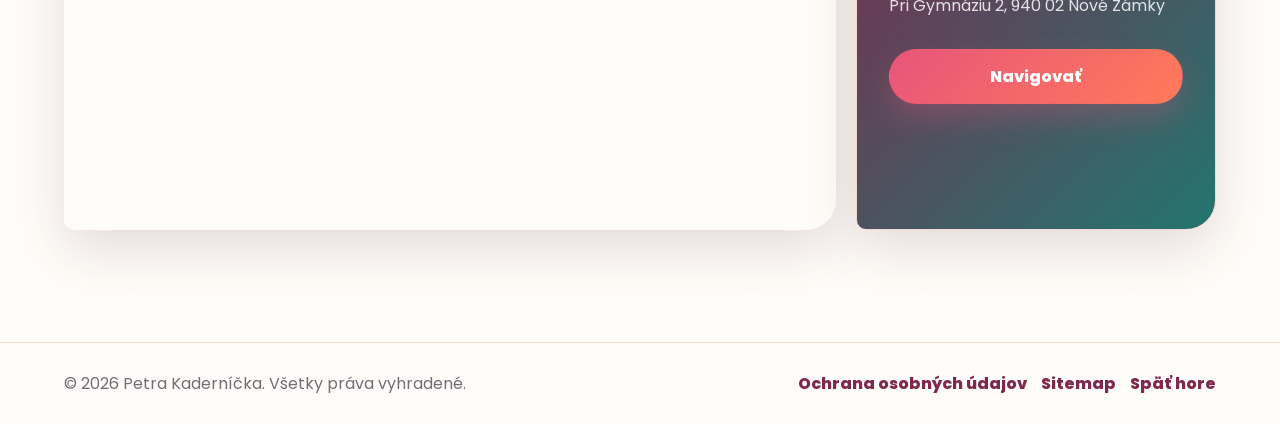
==== commit d23fc694: "Add files via upload" ====
--- a/index.html
+++ b/index.html
@@ -11,6 +11,17 @@
       name="description"
       content="Kaderníctvo Petra Kaderníčka - strihy, farbenie, melír, styling a svadobné účesy."
     />
+    <meta name="robots" content="index, follow" />
+    <link rel="canonical" href="https://www.petrakadernicka.sk/" />
+    <meta property="og:type" content="website" />
+    <meta property="og:title" content="Petra Kaderníčka | Kaderníctvo v Nových Zámkoch" />
+    <meta
+      property="og:description"
+      content="Dámske, pánske a detské účesy, farbenie, melír, balayage a spoločenské účesy v Nových Zámkoch."
+    />
+    <meta property="og:image" content="https://www.petrakadernicka.sk/assets/images/21.jpg" />
+    <meta property="og:url" content="https://www.petrakadernicka.sk/" />
+    <meta name="twitter:card" content="summary_large_image" />
     <link rel="preconnect" href="https://fonts.googleapis.com" />
     <link rel="preconnect" href="https://fonts.gstatic.com" crossorigin />
     <link
@@ -37,7 +48,9 @@
 
       <nav id="site-nav" class="site-nav" aria-label="Hlavná navigácia">
         <a href="#sluzby">Služby</a>
+        <a href="#premeny">Premeny</a>
         <a href="#galeria">Galéria</a>
+        <a href="#faq">FAQ</a>
         <a href="#hodiny">Otváracie hodiny</a>
         <a href="#kontakt">Kontakt</a>
       </nav>
@@ -53,6 +66,7 @@
           <p>
             Dopraj im starostlivosť, ktorú si zaslúžia, v príjemnom kaderníctve s osobným prístupom.
           </p>
+          <p class="promise">Na správy odpovedáme zvyčajne do 24 hodín počas pracovných dní.</p>
           <div class="hero-actions">
             <a class="button primary" href="#kontakt">Objednať sa</a>
             <a class="button secondary" href="#galeria">Pozrieť galériu</a>
@@ -116,6 +130,40 @@
         </div>
       </section>
 
+      <section id="premeny" class="section case-section">
+        <div class="section-heading">
+          <p class="section-kicker">Premeny</p>
+          <h2>Typické výsledky práce</h2>
+        </div>
+
+        <div class="case-grid">
+          <article class="case-card">
+            <img src="assets/images/21.jpg" alt="Melír s prirodzeným prechodom na svetlých vlasoch" />
+            <div>
+              <span>Melír / balayage</span>
+              <h3>Jemnejšie zosvetlenie bez tvrdých prechodov</h3>
+              <p>Vhodné pre klientky, ktoré chcú sviežejší vzhľad a prirodzene pôsobiacu farbu.</p>
+            </div>
+          </article>
+          <article class="case-card">
+            <img src="assets/images/2.jpg" alt="Upravený dámsky účes po farbení a stylingu" />
+            <div>
+              <span>Farbenie a styling</span>
+              <h3>Farba, ktorá ladí s tónom pleti a strihom</h3>
+              <p>Odtieň sa vyberá po konzultácii podľa stavu vlasov, očakávaní a údržby doma.</p>
+            </div>
+          </article>
+          <article class="case-card">
+            <img src="assets/images/3.jpg" alt="Spoločenský účes pripravený na špeciálnu udalosť" />
+            <div>
+              <span>Spoločenský účes</span>
+              <h3>Úprava na oslavu, stužkovú alebo svadbu</h3>
+              <p>Účes sa prispôsobí typu vlasov, šatám aj tomu, aby vydržal počas dňa.</p>
+            </div>
+          </article>
+        </div>
+      </section>
+
       <section id="galeria" class="section gallery-section">
         <div class="section-heading">
           <p class="section-kicker">Galéria</p>
@@ -124,19 +172,112 @@
 
         <div class="gallery-grid">
           <div class="image-frame">
-            <img src="assets/images/21.jpg" alt="Ukážka účesu 1" />
+            <img src="assets/images/21.jpg" alt="Svetlé vlasy po melíre s jemným prirodzeným prechodom" />
           </div>
           <div class="image-frame">
-            <img src="assets/images/2.jpg" alt="Ukážka účesu 2" />
+            <img src="assets/images/2.jpg" alt="Dámsky účes po farbení a finálnom stylingu" />
           </div>
           <div class="image-frame">
-            <img src="assets/images/3.jpg" alt="Ukážka účesu 3" />
+            <img src="assets/images/3.jpg" alt="Upravený spoločenský účes na špeciálnu udalosť" />
           </div>
         </div>
 
         <div class="gallery-facebook">
           <p>Všetky práce sa dajú nájsť na Facebooku.</p>
           <a class="button primary" data-social="facebook" href="#" target="_blank" rel="noopener">Otvoriť Facebook</a>
+        </div>
+      </section>
+
+      <section id="recenzie" class="section reviews-section">
+        <div class="section-heading">
+          <p class="section-kicker">Recenzie</p>
+          <h2>Hodnotenia zákazníkov</h2>
+        </div>
+
+        <div class="reviews-panel">
+          <div>
+            <span class="rating-badge">Google recenzie</span>
+            <h3>5,0 z 5 podľa 16 Google recenzií</h3>
+            <p>Vybrané sú iba verejne dostupné recenzie s hodnotením 5 z 5.</p>
+          </div>
+          <a class="button primary" href="https://www.google.com/search?q=Petra+Kadern%C3%AD%C4%8Dka+Recenzie" target="_blank" rel="noopener">
+            Pozrieť Google recenzie
+          </a>
+        </div>
+
+        <div class="reviews-grid">
+          <article class="review-card">
+            <div class="review-meta">
+              <strong>Cyntia Brániková</strong>
+              <span>Google · 5 z 5</span>
+            </div>
+            <p>„Milujem ju! Je najlepšia vo svojom odbore. Z čiernych vlasov mi spravila krásnu hnedú.“</p>
+          </article>
+          <article class="review-card">
+            <div class="review-meta">
+              <strong>Silvia Palackova</strong>
+              <span>Google · 5 z 5</span>
+            </div>
+            <p>„Kaderníčka mi robila melír a výsledok je nádherný, presne taký, ako som si priala.“</p>
+          </article>
+          <article class="review-card">
+            <div class="review-meta">
+              <strong>Csilla Csanyiova</strong>
+              <span>Google · 5 z 5</span>
+            </div>
+            <p>„Vrelo odporúčam Petru Kaderničku ak ide o strihaní alebo o farbení.“</p>
+          </article>
+          <article class="review-card">
+            <div class="review-meta">
+              <strong>Andrea Brabcova</strong>
+              <span>Google · 5 z 5</span>
+            </div>
+            <p>„Najlepšia kaderníčka! Nikdy som od nej neodchádzala sklamaná.“</p>
+          </article>
+          <article class="review-card">
+            <div class="review-meta">
+              <strong>Natalia Melegova</strong>
+              <span>Google · 5 z 5</span>
+            </div>
+            <p>„Urobila mi farbu a melír ešte lepší a prirodzenejší, aký bol na vzorovej fotke.“</p>
+          </article>
+          <article class="review-card">
+            <div class="review-meta">
+              <strong>Lenka Zbrehova</strong>
+              <span>Google · 5 z 5</span>
+            </div>
+            <p>„Pre moje vlasy som si lepšiu kaderníčku želať ani nemohla, odporúčam.“</p>
+          </article>
+        </div>
+      </section>
+
+      <section id="faq" class="section faq-section">
+        <div class="section-heading">
+          <p class="section-kicker">FAQ</p>
+          <h2>Časté otázky</h2>
+        </div>
+
+        <div class="faq-list">
+          <details>
+            <summary>Ako sa môžem objednať?</summary>
+            <p>Najrýchlejšie telefonicky, správou cez sociálne siete alebo kontaktným formulárom na stránke.</p>
+          </details>
+          <details>
+            <summary>Robíte aj pánske a detské strihy?</summary>
+            <p>Áno, služby sú určené pre dámy, pánov aj deti.</p>
+          </details>
+          <details>
+            <summary>Je potrebná konzultácia pred farbením?</summary>
+            <p>Pri výraznej zmene farby, melíre alebo balayage je konzultácia odporúčaná, aby sa zhodnotil stav vlasov a vhodný postup.</p>
+          </details>
+          <details>
+            <summary>Ako dlho trvá odpoveď na správu?</summary>
+            <p>Na správy odpovedáme zvyčajne do 24 hodín počas pracovných dní.</p>
+          </details>
+          <details>
+            <summary>Kde sa kaderníctvo nachádza?</summary>
+            <p>Kaderníctvo nájdete na adrese Pri Gymnáziu 2, 940 02 Nové Zámky.</p>
+          </details>
         </div>
       </section>
 
@@ -188,6 +329,7 @@
 
         <form class="contact-form" id="contact-form" action="https://formspree.io/f/xykvnpkn" method="POST" target="_blank">
           <input type="hidden" name="_subject" value="Nová objednávka z webu Petra Kaderníčka" />
+          <input type="hidden" name="_next" value="https://www.petrakadernicka.sk/dakujeme.html" />
           <label>
             Meno
             <input type="text" name="name" placeholder="Tvoje meno" required />
@@ -224,12 +366,102 @@
           <p class="form-note" id="form-note" role="status"></p>
         </form>
       </section>
+
+      <section id="mapa" class="section map-section">
+        <div class="section-heading">
+          <p class="section-kicker">Mapa</p>
+          <h2>Ako sa k nám dostanete</h2>
+        </div>
+
+        <div class="map-layout">
+          <iframe
+            title="Mapa Petra Kaderníčka, Pri Gymnáziu 2, Nové Zámky"
+            src="https://www.google.com/maps?q=Petra%20Kaderni%C4%8Dka%2C%20Pri%20Gymn%C3%A1ziu%202%2C%20940%2002%20Nov%C3%A9%20Z%C3%A1mky&output=embed"
+            loading="lazy"
+            referrerpolicy="no-referrer-when-downgrade"
+          ></iframe>
+          <div class="directions-card">
+            <h3>Petra Kaderníčka</h3>
+            <p>Pri Gymnáziu 2, 940 02 Nové Zámky</p>
+            <a class="button primary" href="https://www.google.com/maps/dir/?api=1&destination=Pri%20Gymn%C3%A1ziu%202%2C%20940%2002%20Nov%C3%A9%20Z%C3%A1mky" target="_blank" rel="noopener">Navigovať</a>
+          </div>
+        </div>
+      </section>
     </main>
 
     <footer class="site-footer">
       <p>© <span id="year"></span> Petra Kaderníčka. Všetky práva vyhradené.</p>
-      <a href="#top">Späť hore</a>
+      <div class="footer-links">
+        <a href="ochrana-osobnych-udajov.html">Ochrana osobných údajov</a>
+        <a href="sitemap.xml">Sitemap</a>
+        <a href="#top">Späť hore</a>
+      </div>
     </footer>
+
+    <a class="mobile-cta" href="#kontakt">Objednať sa</a>
+
+    <script type="application/ld+json">
+      {
+        "@context": "https://schema.org",
+        "@type": "HairSalon",
+        "name": "Petra Kaderníčka",
+        "url": "https://www.petrakadernicka.sk/",
+        "image": "https://www.petrakadernicka.sk/assets/images/21.jpg",
+        "telephone": "+421917297401",
+        "email": "petrakadernickabusiness@gmail.com",
+        "address": {
+          "@type": "PostalAddress",
+          "streetAddress": "Pri Gymnáziu 2",
+          "postalCode": "940 02",
+          "addressLocality": "Nové Zámky",
+          "addressCountry": "SK"
+        },
+        "openingHoursSpecification": [
+          {
+            "@type": "OpeningHoursSpecification",
+            "dayOfWeek": ["Monday", "Tuesday", "Wednesday", "Thursday", "Friday", "Saturday"],
+            "description": "Na objednávku"
+          }
+        ],
+        "sameAs": [
+          "https://www.instagram.com/petra_kadernicka/",
+          "https://www.facebook.com/petra.dreskova.5"
+        ]
+      }
+    </script>
+    <script type="application/ld+json">
+      {
+        "@context": "https://schema.org",
+        "@type": "FAQPage",
+        "mainEntity": [
+          {
+            "@type": "Question",
+            "name": "Ako sa môžem objednať?",
+            "acceptedAnswer": {"@type": "Answer", "text": "Najrýchlejšie telefonicky, správou cez sociálne siete alebo kontaktným formulárom na stránke."}
+          },
+          {
+            "@type": "Question",
+            "name": "Robíte aj pánske a detské strihy?",
+            "acceptedAnswer": {"@type": "Answer", "text": "Áno, služby sú určené pre dámy, pánov aj deti."}
+          },
+          {
+            "@type": "Question",
+            "name": "Je potrebná konzultácia pred farbením?",
+            "acceptedAnswer": {"@type": "Answer", "text": "Pri výraznej zmene farby, melíre alebo balayage je konzultácia odporúčaná, aby sa zhodnotil stav vlasov a vhodný postup."}
+          },
+          {
+            "@type": "Question",
+            "name": "Ako dlho trvá odpoveď na správu?",
+            "acceptedAnswer": {"@type": "Answer", "text": "Na správy odpovedáme zvyčajne do 24 hodín počas pracovných dní."}
+          },
+          {
+            "@type": "Question",
+            "name": "Kde sa kaderníctvo nachádza?",
+            "acceptedAnswer": {"@type": "Answer", "text": "Kaderníctvo nájdete na adrese Pri Gymnáziu 2, 940 02 Nové Zámky."}
+          }
+        ]
+      }
+    </script>
 
     <script src="script.js"></script>
   </body>
--- a/styles.css
+++ b/styles.css
@@ -237,6 +237,20 @@
   line-height: 1.7;
 }
 
+.hero-content .promise {
+  display: inline-flex;
+  width: fit-content;
+  margin-top: 18px;
+  padding: 10px 14px;
+  border: 1px solid rgba(255, 255, 255, 0.28);
+  border-radius: 999px;
+  background: rgba(255, 255, 255, 0.12);
+  color: rgba(255, 255, 255, 0.92);
+  font-size: 0.92rem;
+  font-weight: 700;
+  backdrop-filter: blur(10px);
+}
+
 .hero-actions {
   display: flex;
   flex-wrap: wrap;
@@ -394,6 +408,54 @@
   color: var(--rose);
 }
 
+.case-section {
+  background: linear-gradient(180deg, #fffdf9 0%, #fff4ed 100%);
+}
+
+.case-grid {
+  display: grid;
+  grid-template-columns: repeat(3, minmax(0, 1fr));
+  gap: 18px;
+  max-width: 1180px;
+  margin: 0 auto;
+}
+
+.case-card {
+  overflow: hidden;
+  border: 1px solid var(--line);
+  border-radius: 28px 8px 28px 8px;
+  background: var(--white);
+  box-shadow: 0 14px 34px rgba(127, 41, 78, 0.1);
+}
+
+.case-card img {
+  width: 100%;
+  aspect-ratio: 4 / 3;
+  object-fit: cover;
+}
+
+.case-card div {
+  padding: 24px;
+}
+
+.case-card span,
+.rating-badge {
+  display: inline-flex;
+  margin-bottom: 12px;
+  padding: 7px 10px;
+  border-radius: 999px;
+  background: var(--mint);
+  color: var(--sage);
+  font-size: 0.78rem;
+  font-weight: 800;
+  text-transform: uppercase;
+}
+
+.case-card p {
+  color: var(--muted);
+  line-height: 1.7;
+}
+
 .gallery-section {
   background: linear-gradient(135deg, #241824, #4d2142 48%, #174d4b);
   color: var(--white);
@@ -468,6 +530,117 @@
   margin: 0;
   color: rgba(255, 255, 255, 0.9);
   font-weight: 700;
+}
+
+.reviews-section {
+  background: linear-gradient(135deg, #fff8f1 0%, #f0fbf6 100%);
+}
+
+.reviews-panel {
+  display: flex;
+  align-items: center;
+  justify-content: space-between;
+  gap: 24px;
+  max-width: 1180px;
+  margin: 0 auto;
+  padding: clamp(24px, 4vw, 42px);
+  border: 1px solid var(--line);
+  border-radius: 30px 10px 30px 10px;
+  background: var(--white);
+  box-shadow: var(--shadow);
+}
+
+.reviews-panel h3 {
+  font-size: clamp(1.35rem, 2.5vw, 2.1rem);
+}
+
+.reviews-panel p {
+  max-width: 760px;
+  color: var(--muted);
+  line-height: 1.75;
+}
+
+.reviews-grid {
+  display: grid;
+  grid-template-columns: repeat(3, minmax(0, 1fr));
+  gap: 16px;
+  max-width: 1180px;
+  margin: 22px auto 0;
+}
+
+.review-card {
+  display: grid;
+  gap: 18px;
+  min-height: 210px;
+  padding: 24px;
+  border: 1px solid var(--line);
+  border-radius: 26px 8px 26px 8px;
+  background: rgba(255, 255, 255, 0.96);
+  box-shadow: 0 14px 34px rgba(127, 41, 78, 0.1);
+}
+
+.review-card::before {
+  content: "5 z 5";
+  width: fit-content;
+  padding: 7px 10px;
+  border-radius: 999px;
+  background: linear-gradient(135deg, var(--gold), var(--coral));
+  color: var(--white);
+  font-size: 0.78rem;
+  font-weight: 800;
+}
+
+.review-meta {
+  display: grid;
+  gap: 4px;
+}
+
+.review-meta strong {
+  color: var(--ink);
+}
+
+.review-meta span {
+  color: var(--sage);
+  font-size: 0.86rem;
+  font-weight: 800;
+}
+
+.review-card p {
+  margin: 0;
+  color: var(--muted);
+  line-height: 1.75;
+}
+
+.faq-section {
+  background: #fffdf9;
+}
+
+.faq-list {
+  display: grid;
+  gap: 12px;
+  max-width: 920px;
+  margin: 0 auto;
+}
+
+.faq-list details {
+  border: 1px solid var(--line);
+  border-radius: 22px 8px 22px 8px;
+  background: var(--white);
+  box-shadow: 0 10px 26px rgba(127, 41, 78, 0.08);
+}
+
+.faq-list summary {
+  padding: 18px 22px;
+  color: var(--wine);
+  font-weight: 800;
+  cursor: pointer;
+}
+
+.faq-list p {
+  margin: 0;
+  padding: 0 22px 20px;
+  color: var(--muted);
+  line-height: 1.7;
 }
 
 .hours-layout,
@@ -609,6 +782,44 @@
   padding: clamp(20px, 3vw, 34px);
 }
 
+.map-section {
+  background: #fffdf9;
+}
+
+.map-layout {
+  display: grid;
+  grid-template-columns: minmax(300px, 1fr) minmax(260px, 360px);
+  gap: 20px;
+  max-width: 1180px;
+  margin: 0 auto;
+  align-items: stretch;
+}
+
+.map-layout iframe {
+  width: 100%;
+  min-height: 420px;
+  border: 0;
+  border-radius: 30px 10px 30px 10px;
+  box-shadow: var(--shadow);
+}
+
+.directions-card {
+  display: grid;
+  align-content: center;
+  gap: 14px;
+  padding: 32px;
+  border: 1px solid var(--line);
+  border-radius: 30px 10px 30px 10px;
+  background: linear-gradient(135deg, var(--wine), var(--sage));
+  color: var(--white);
+  box-shadow: var(--shadow);
+}
+
+.directions-card p {
+  color: rgba(255, 255, 255, 0.84);
+  line-height: 1.7;
+}
+
 label {
   display: grid;
   gap: 8px;
@@ -670,6 +881,81 @@
 .site-footer a {
   color: var(--wine);
   font-weight: 800;
+}
+
+.footer-links {
+  display: flex;
+  flex-wrap: wrap;
+  gap: 14px;
+}
+
+.mobile-cta {
+  position: fixed;
+  right: 16px;
+  bottom: 16px;
+  z-index: 12;
+  display: none;
+  min-height: 48px;
+  align-items: center;
+  justify-content: center;
+  padding: 12px 18px;
+  border-radius: 999px;
+  background: linear-gradient(135deg, var(--rose), var(--coral));
+  color: var(--white);
+  font-weight: 800;
+  box-shadow: 0 16px 34px rgba(127, 41, 78, 0.28);
+}
+
+.simple-page {
+  min-height: 100vh;
+}
+
+.simple-layout {
+  width: min(900px, calc(100% - 32px));
+  margin: 0 auto;
+  padding: 40px 0;
+}
+
+.breadcrumbs {
+  display: flex;
+  flex-wrap: wrap;
+  gap: 8px;
+  margin-bottom: 16px;
+  color: var(--muted);
+  font-weight: 700;
+}
+
+.breadcrumbs a {
+  color: var(--wine);
+}
+
+.breadcrumbs a::after {
+  content: "/";
+  margin-left: 8px;
+  color: var(--muted);
+}
+
+.simple-card {
+  padding: clamp(28px, 5vw, 54px);
+  border: 1px solid var(--line);
+  border-radius: 30px 10px 30px 10px;
+  background: rgba(255, 255, 255, 0.94);
+  box-shadow: var(--shadow);
+}
+
+.simple-card h1 {
+  color: var(--ink);
+  font-size: clamp(2.2rem, 5vw, 4rem);
+}
+
+.simple-card h2 {
+  margin-top: 28px;
+  font-size: clamp(1.35rem, 3vw, 2rem);
+}
+
+.simple-card p {
+  color: var(--muted);
+  line-height: 1.8;
 }
 
 @media (max-width: 860px) {
@@ -714,12 +1000,21 @@
 
   .intro,
   .hours-layout,
-  .contact-section {
+  .contact-section,
+  .map-layout {
     grid-template-columns: 1fr;
   }
 
   .services-grid {
     grid-template-columns: repeat(2, minmax(0, 1fr));
+  }
+
+  .case-grid {
+    grid-template-columns: 1fr;
+  }
+
+  .reviews-grid {
+    grid-template-columns: 1fr 1fr;
   }
 
   .service-card,
@@ -776,11 +1071,27 @@
     display: block;
   }
 
+  .footer-links {
+    margin-top: 12px;
+  }
+
   .services-grid,
   .contact-form {
     grid-template-columns: 1fr;
   }
 
+  .reviews-panel {
+    display: grid;
+  }
+
+  .reviews-grid {
+    grid-template-columns: 1fr;
+  }
+
+  .mobile-cta {
+    display: flex;
+  }
+
   .hours-list div {
     display: grid;
     gap: 6px;
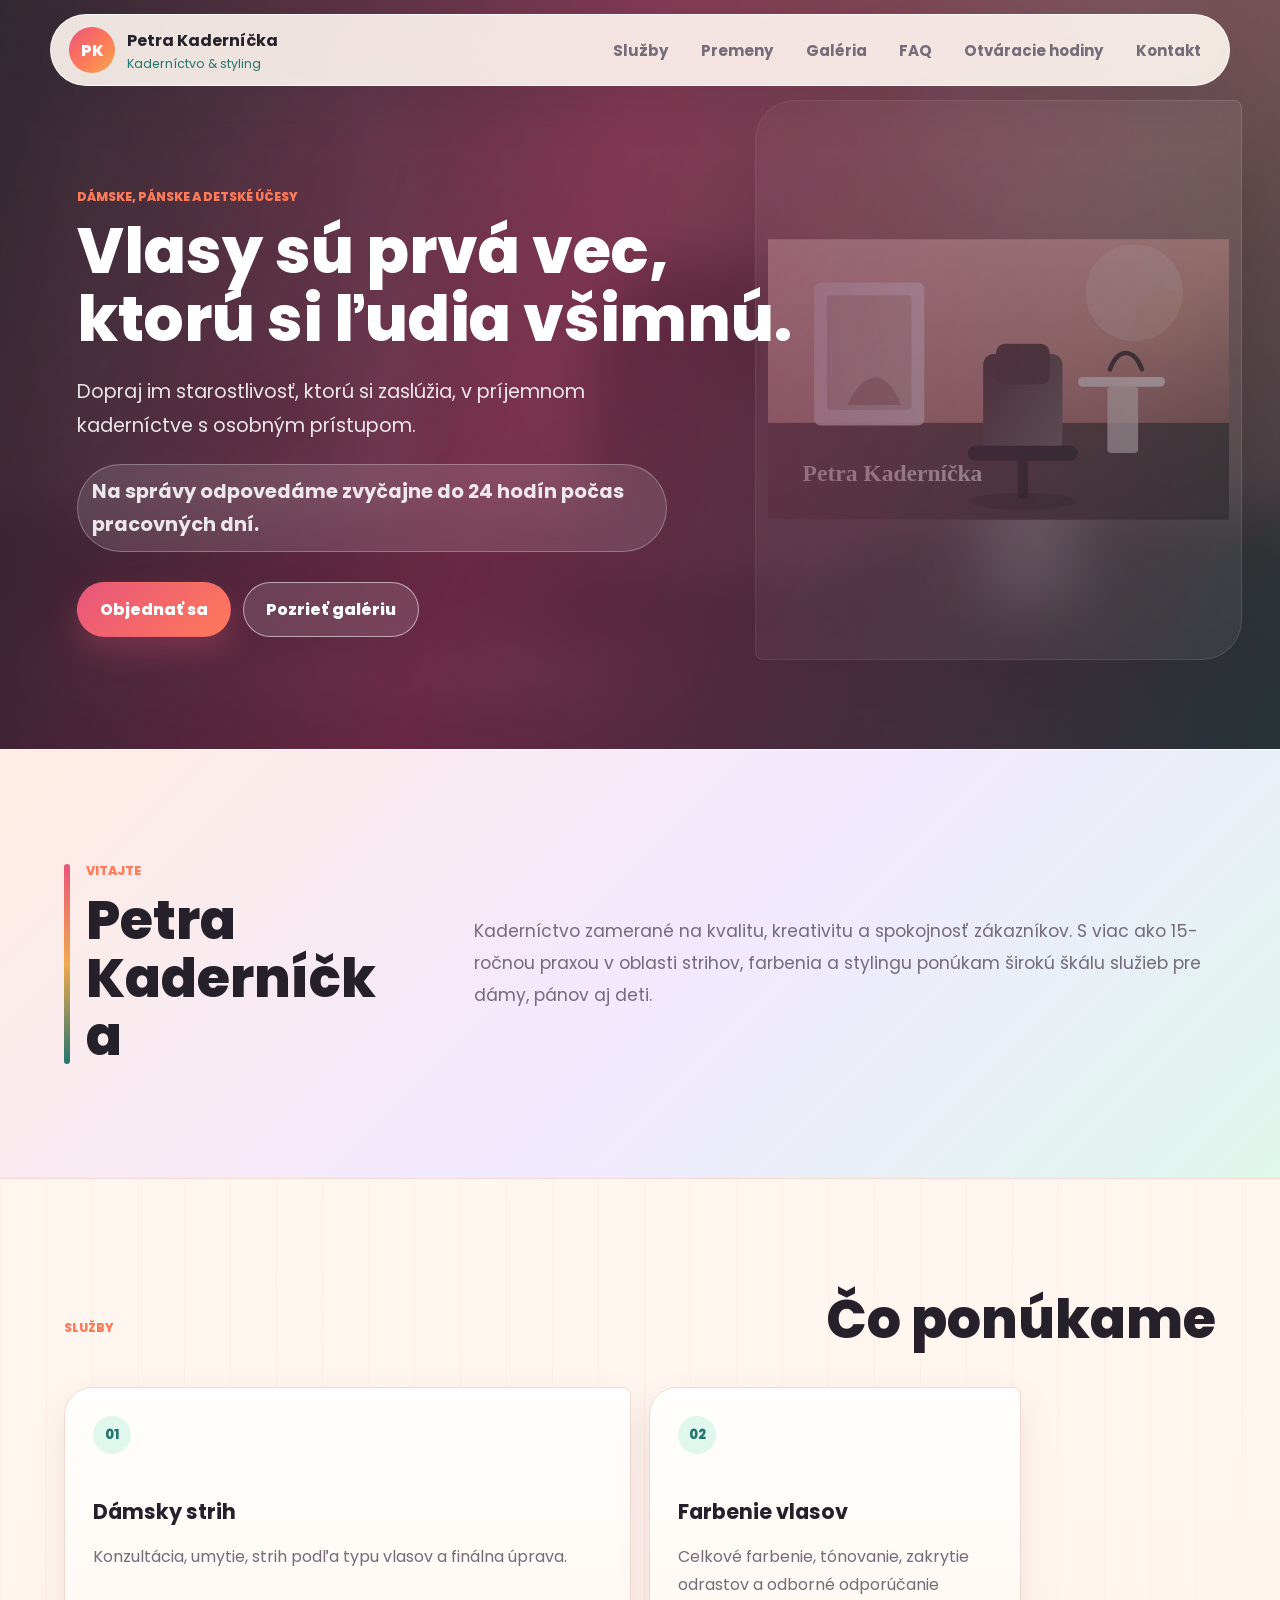
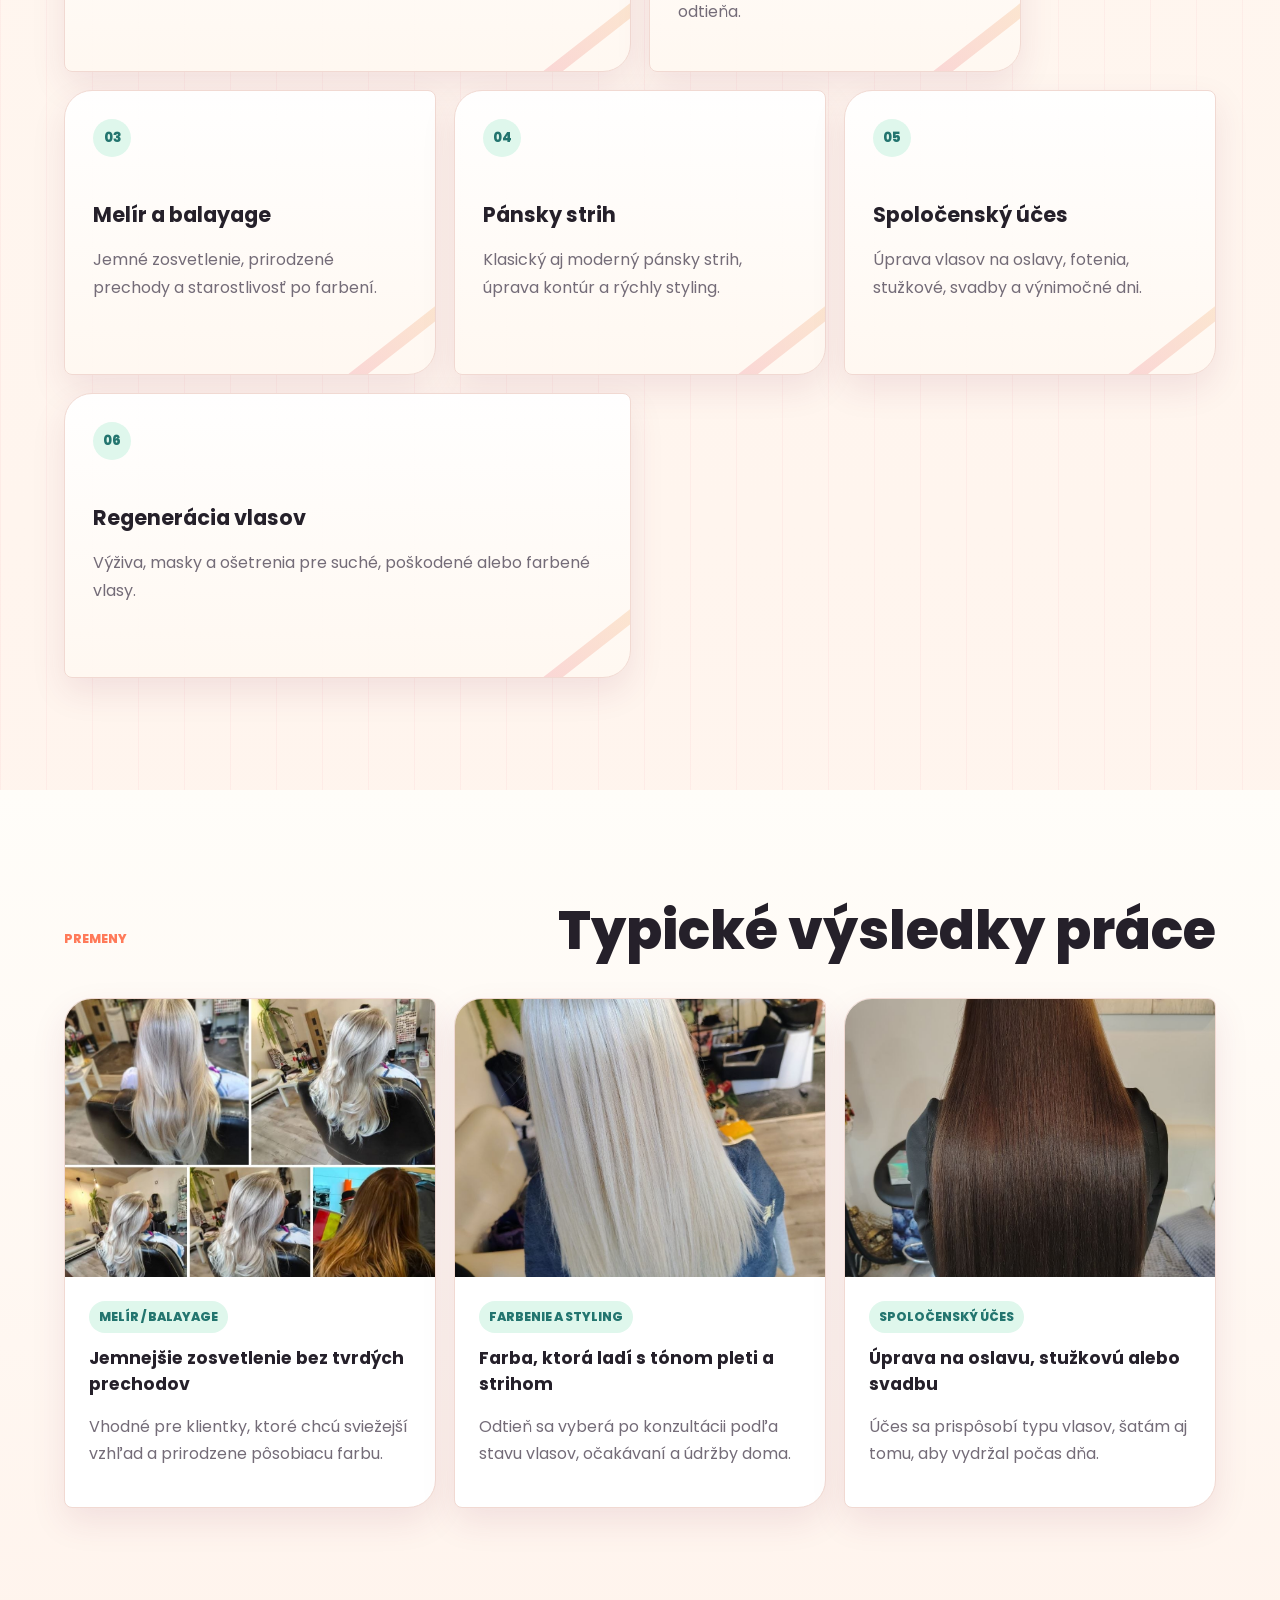
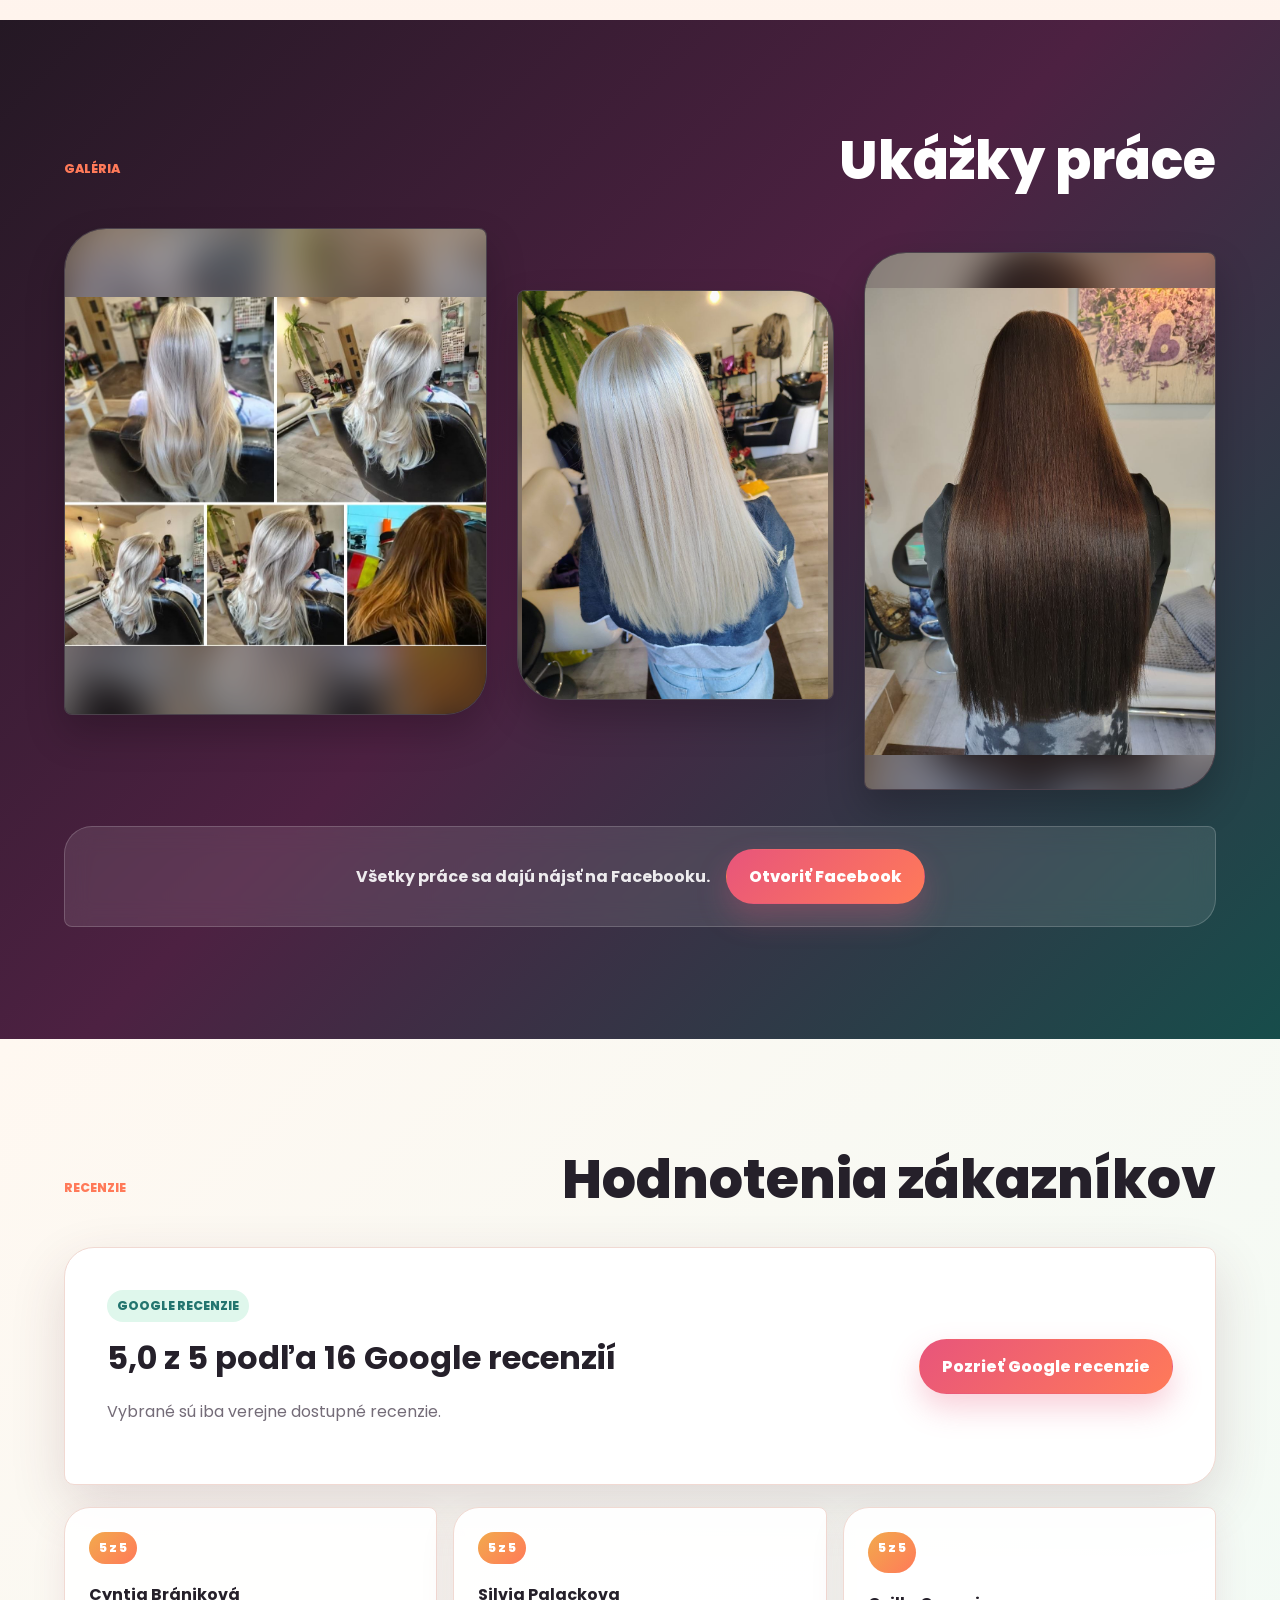
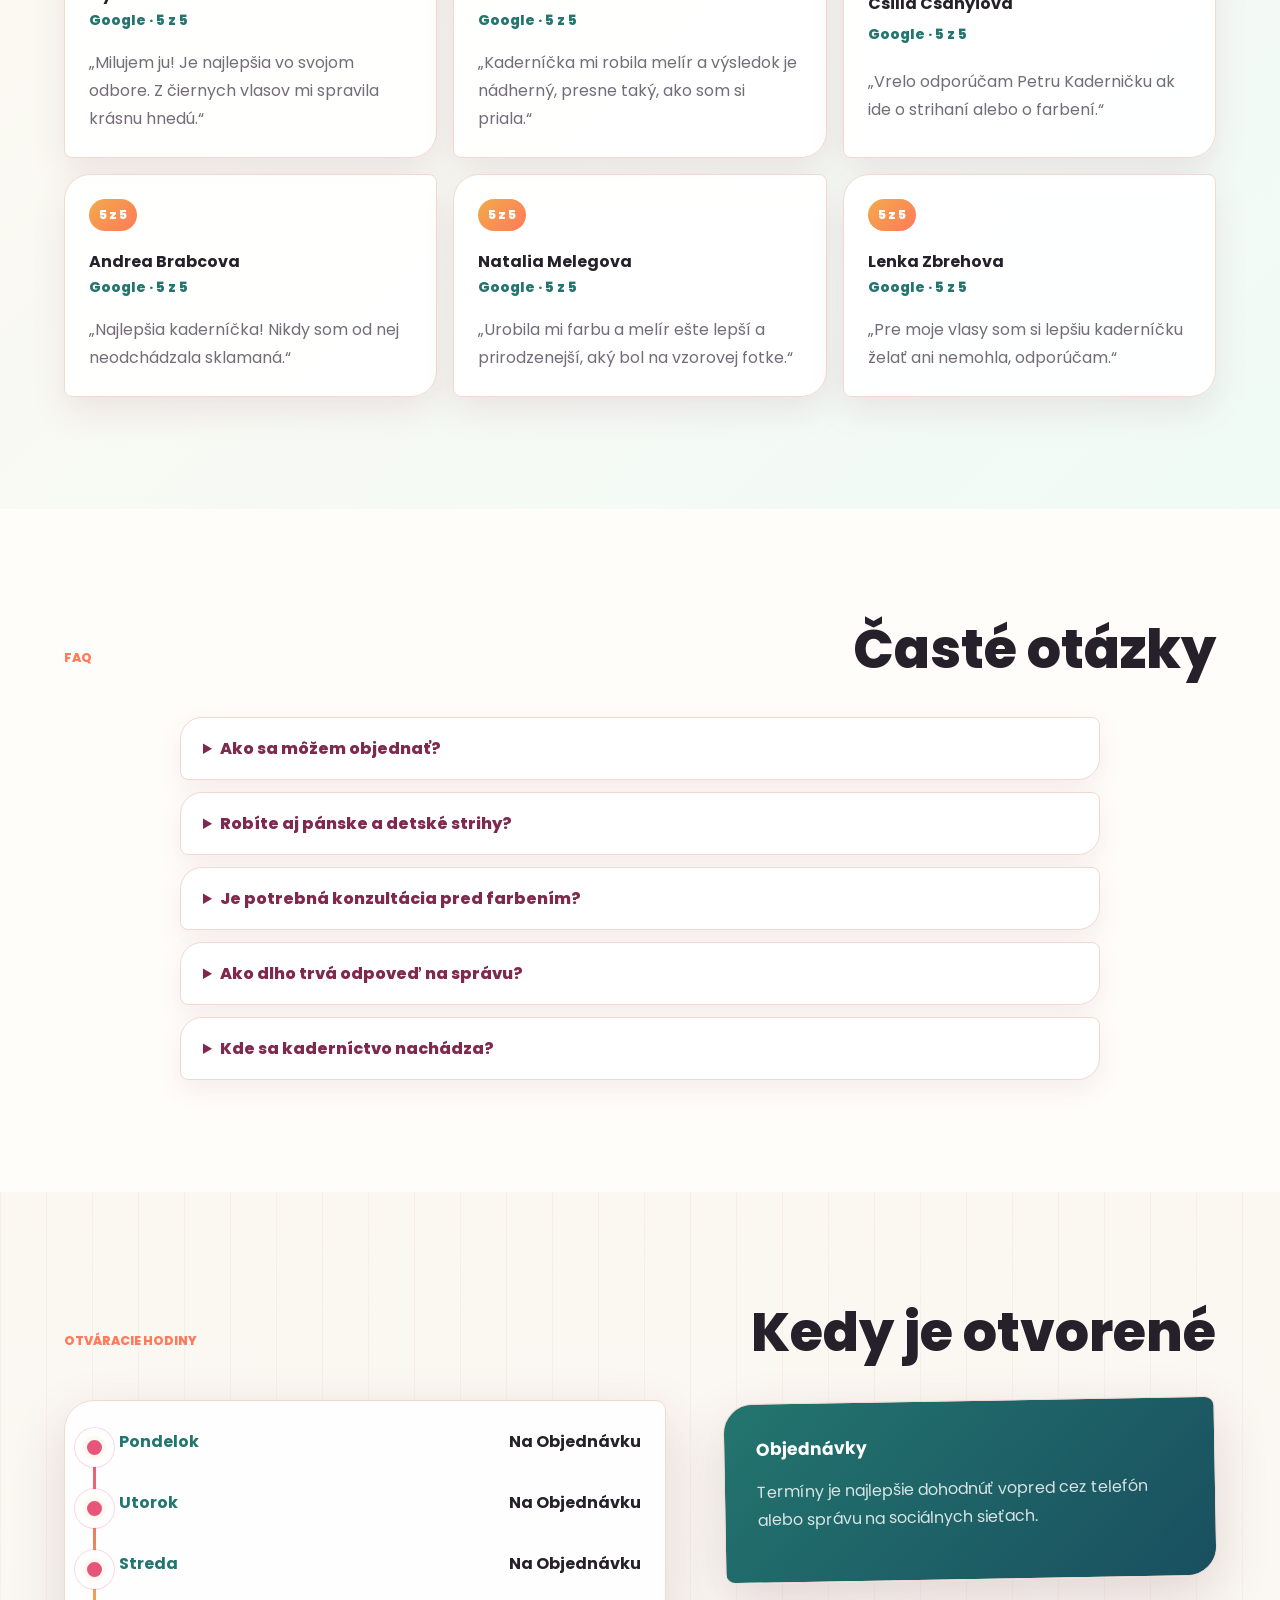
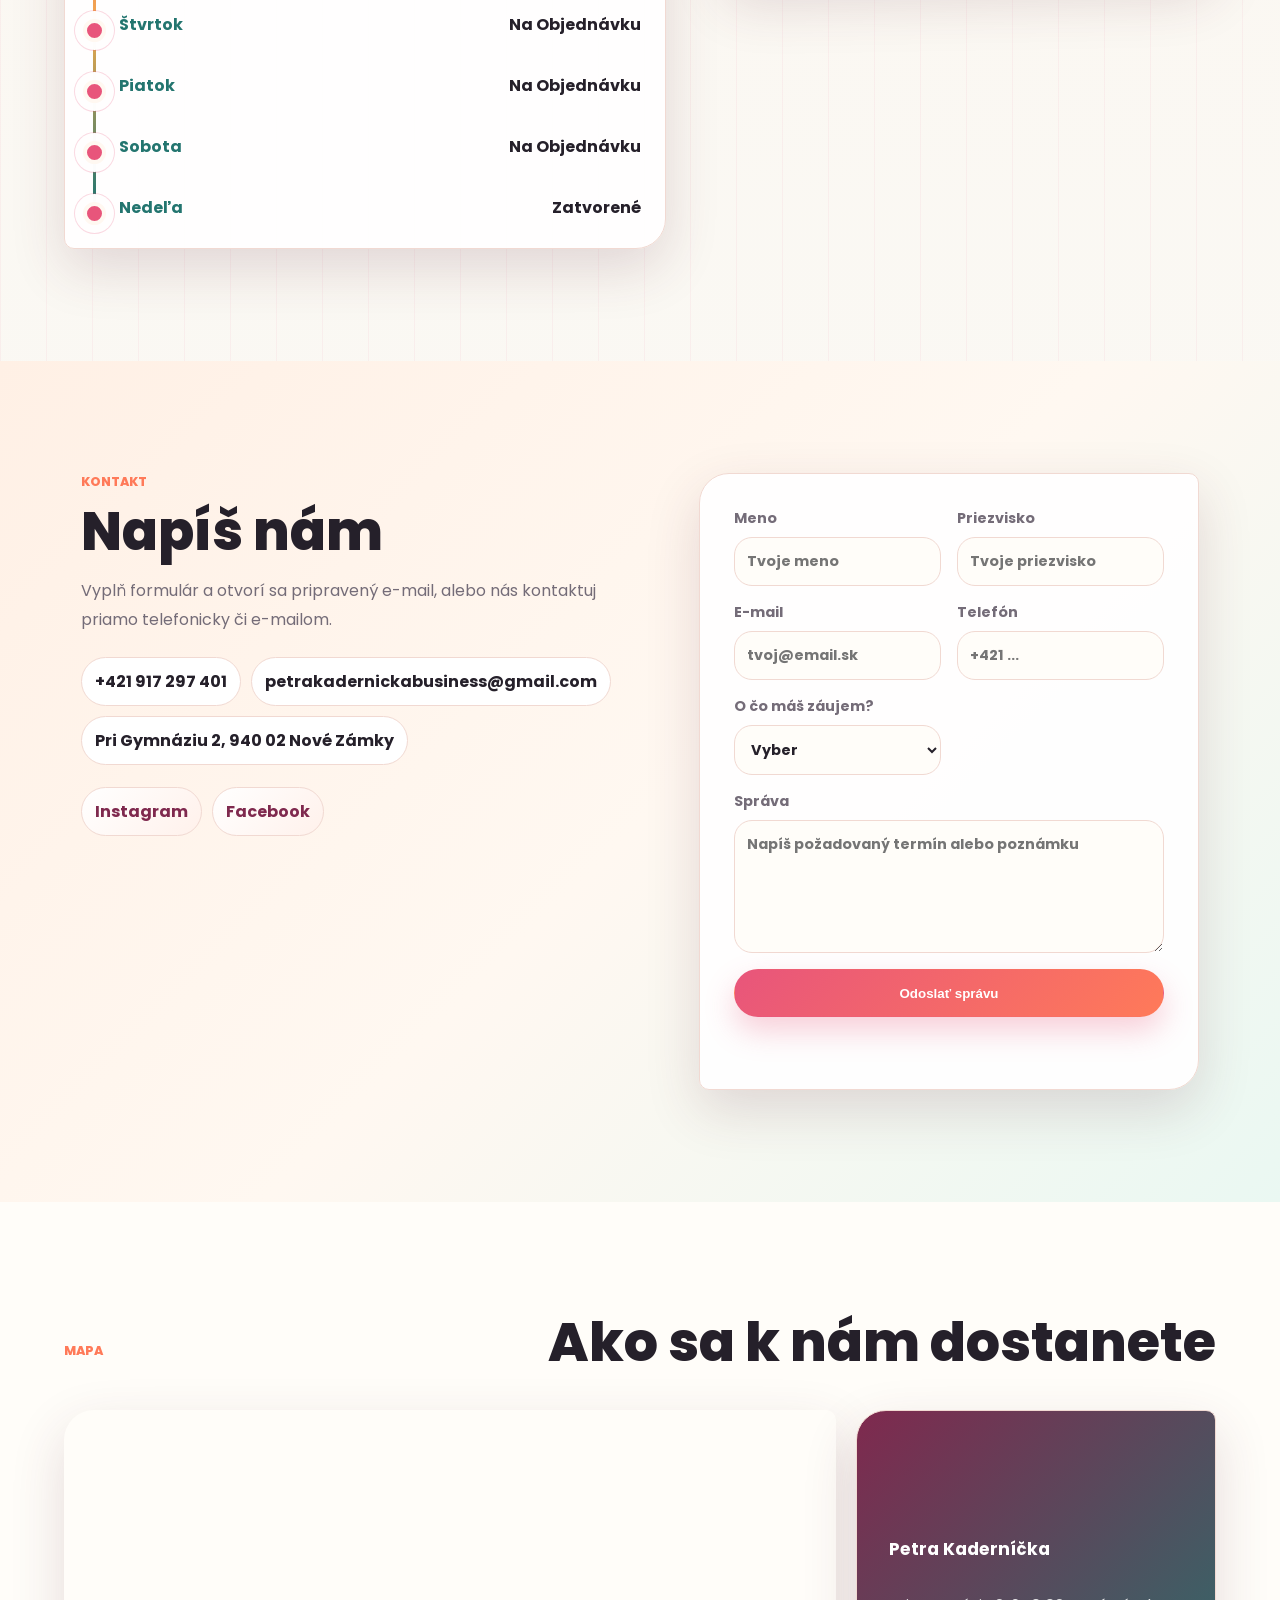
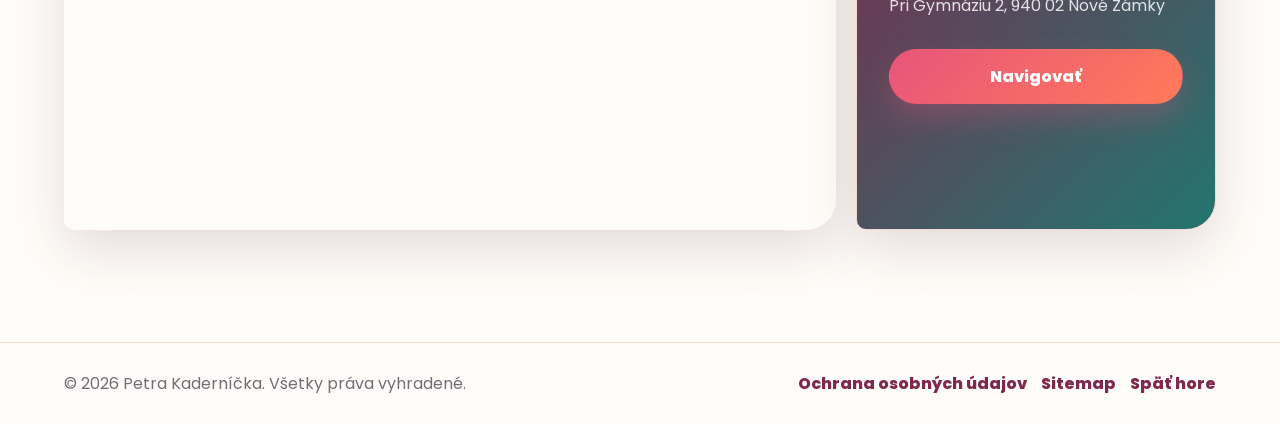
==== commit 15e92b9b: "Update index.html" ====
--- a/index.html
+++ b/index.html
@@ -28,7 +28,7 @@
       href="https://fonts.googleapis.com/css2?family=Poppins:wght@400;500;600;700;800&display=swap"
       rel="stylesheet"
     />
-    <link rel="stylesheet" href="styles.css" />
+    <link rel="stylesheet" href="styles.css?v=20260811-2" />
   </head>
   <body>
     <header class="site-header">
@@ -198,7 +198,7 @@
           <div>
             <span class="rating-badge">Google recenzie</span>
             <h3>5,0 z 5 podľa 16 Google recenzií</h3>
-            <p>Vybrané sú iba verejne dostupné recenzie s hodnotením 5 z 5.</p>
+            <p>Vybrané sú iba verejne dostupné recenzie.</p>
           </div>
           <a class="button primary" href="https://www.google.com/search?q=Petra+Kadern%C3%AD%C4%8Dka+Recenzie" target="_blank" rel="noopener">
             Pozrieť Google recenzie
@@ -463,7 +463,7 @@
       }
     </script>
 
-    <script src="script.js"></script>
+    <script src="script.js?v=20260811-2"></script>
   </body>
 </html>
 <!-- ZMIZNI MI Z KÓDU -->
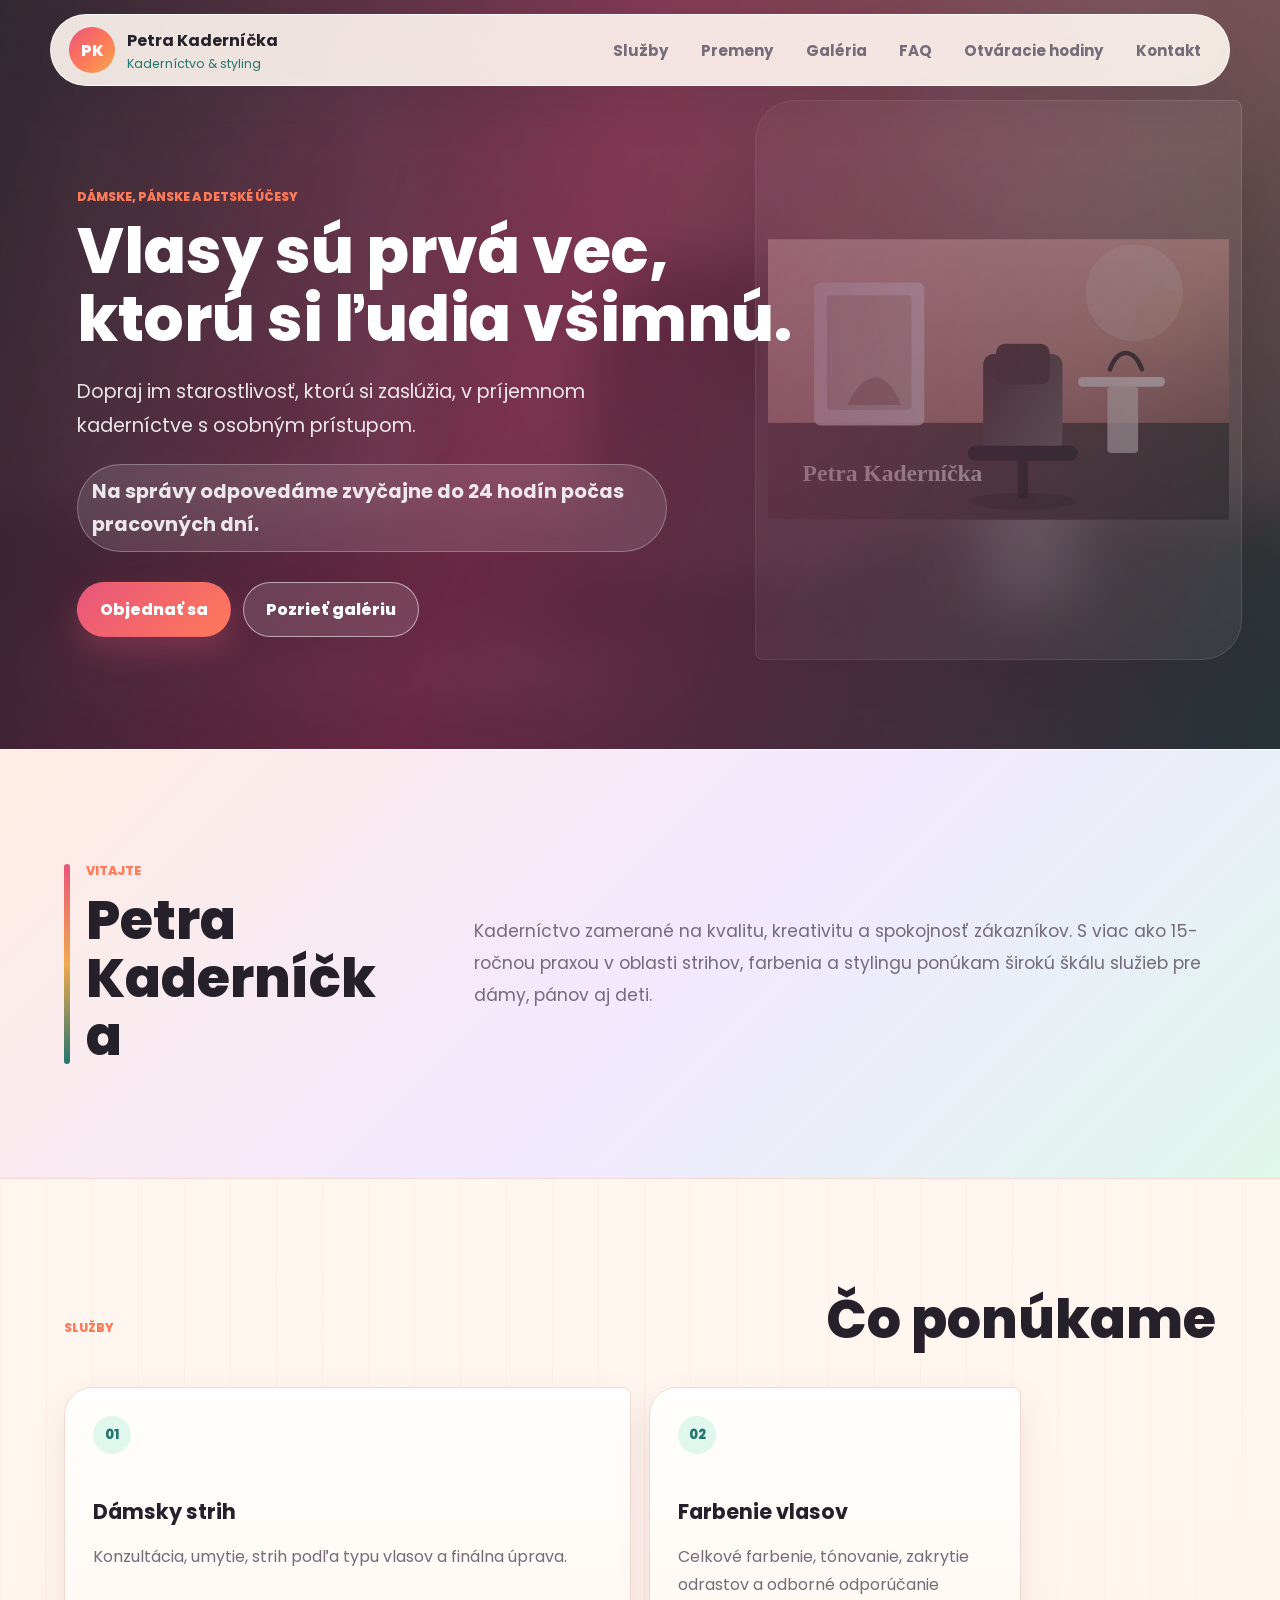
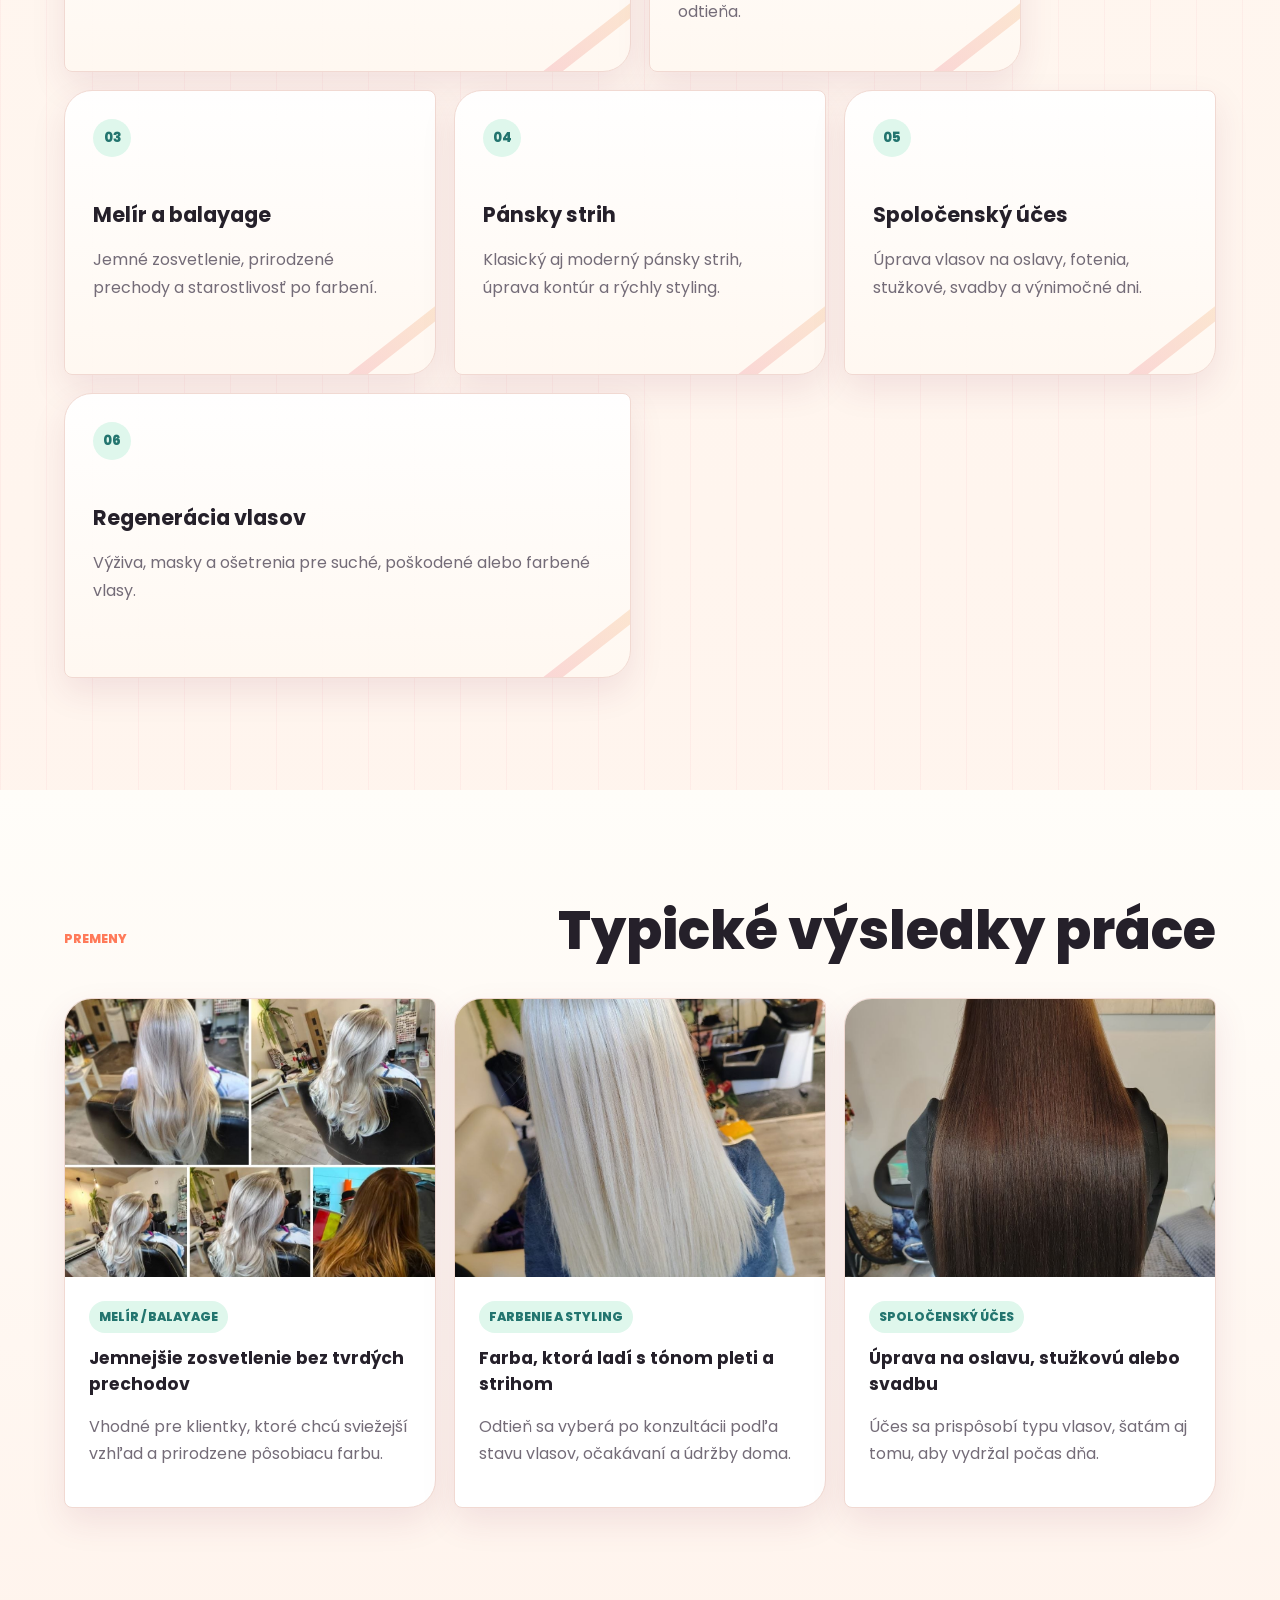
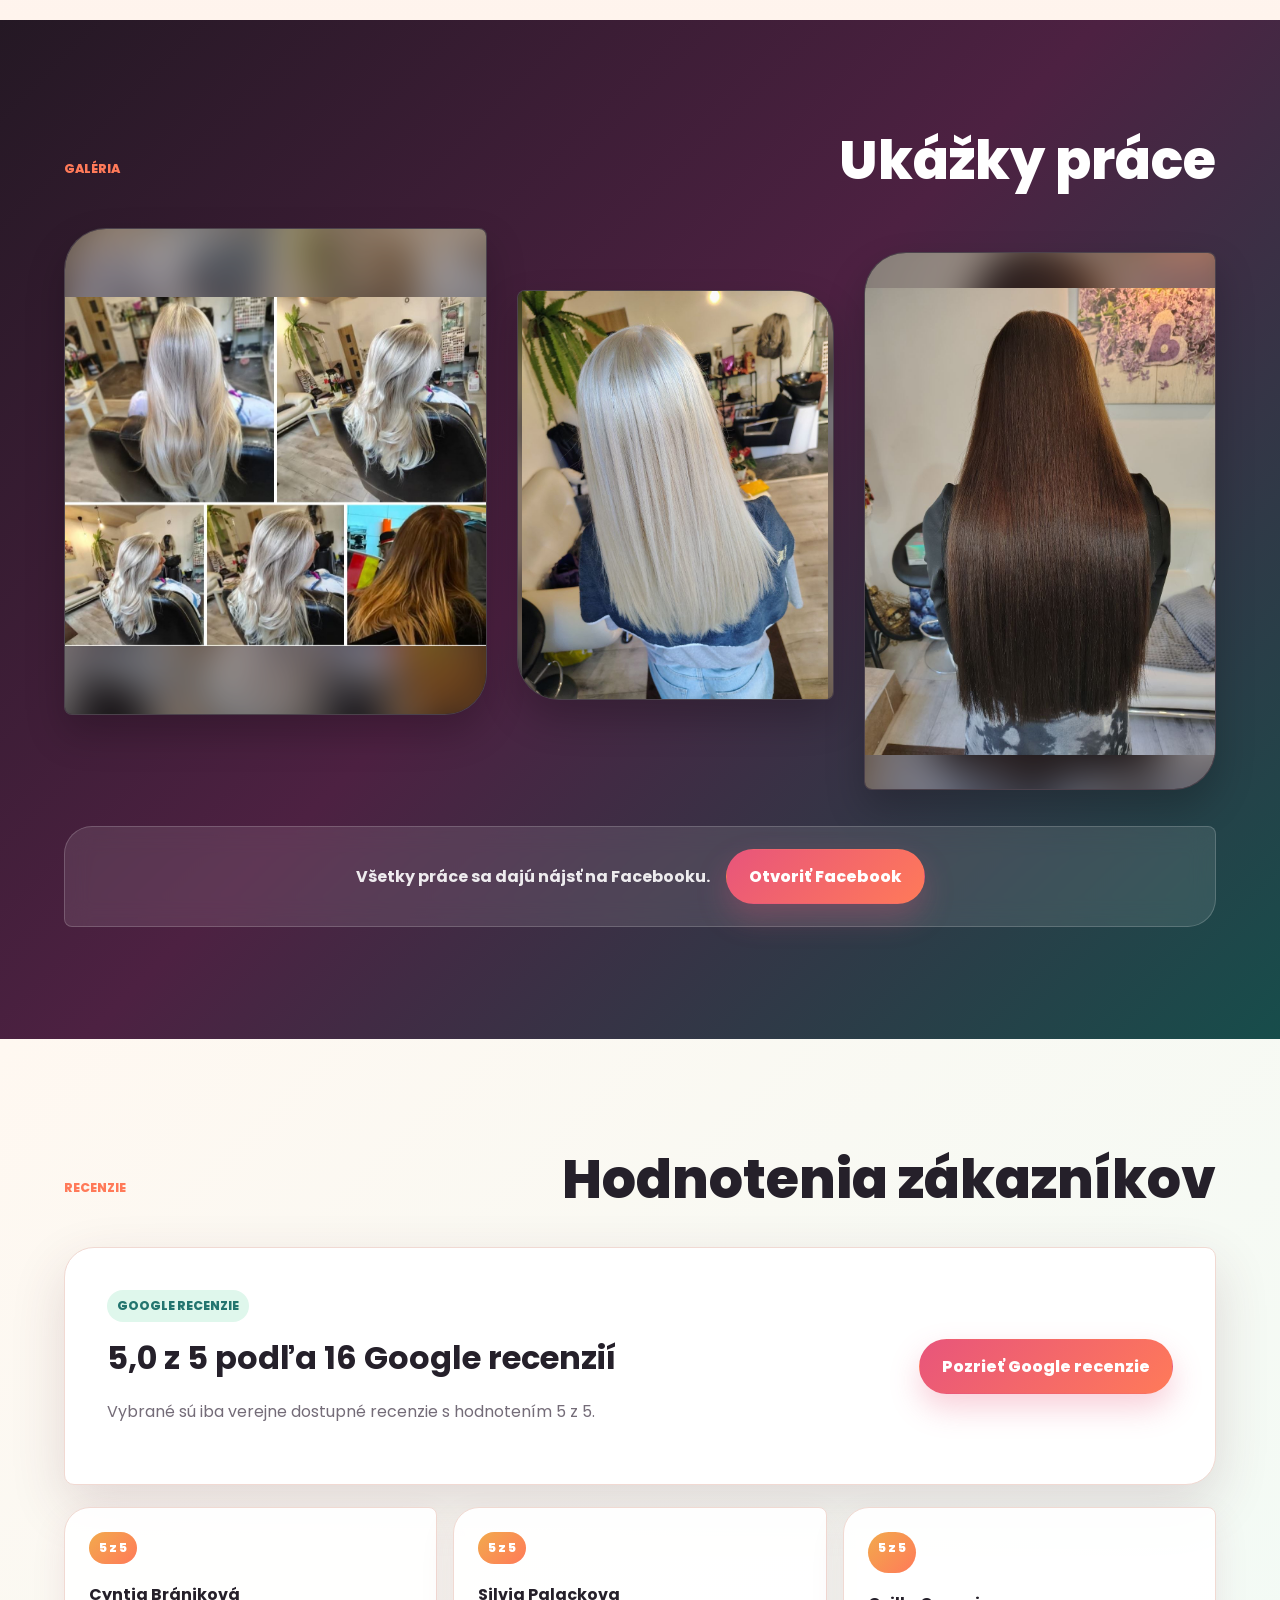
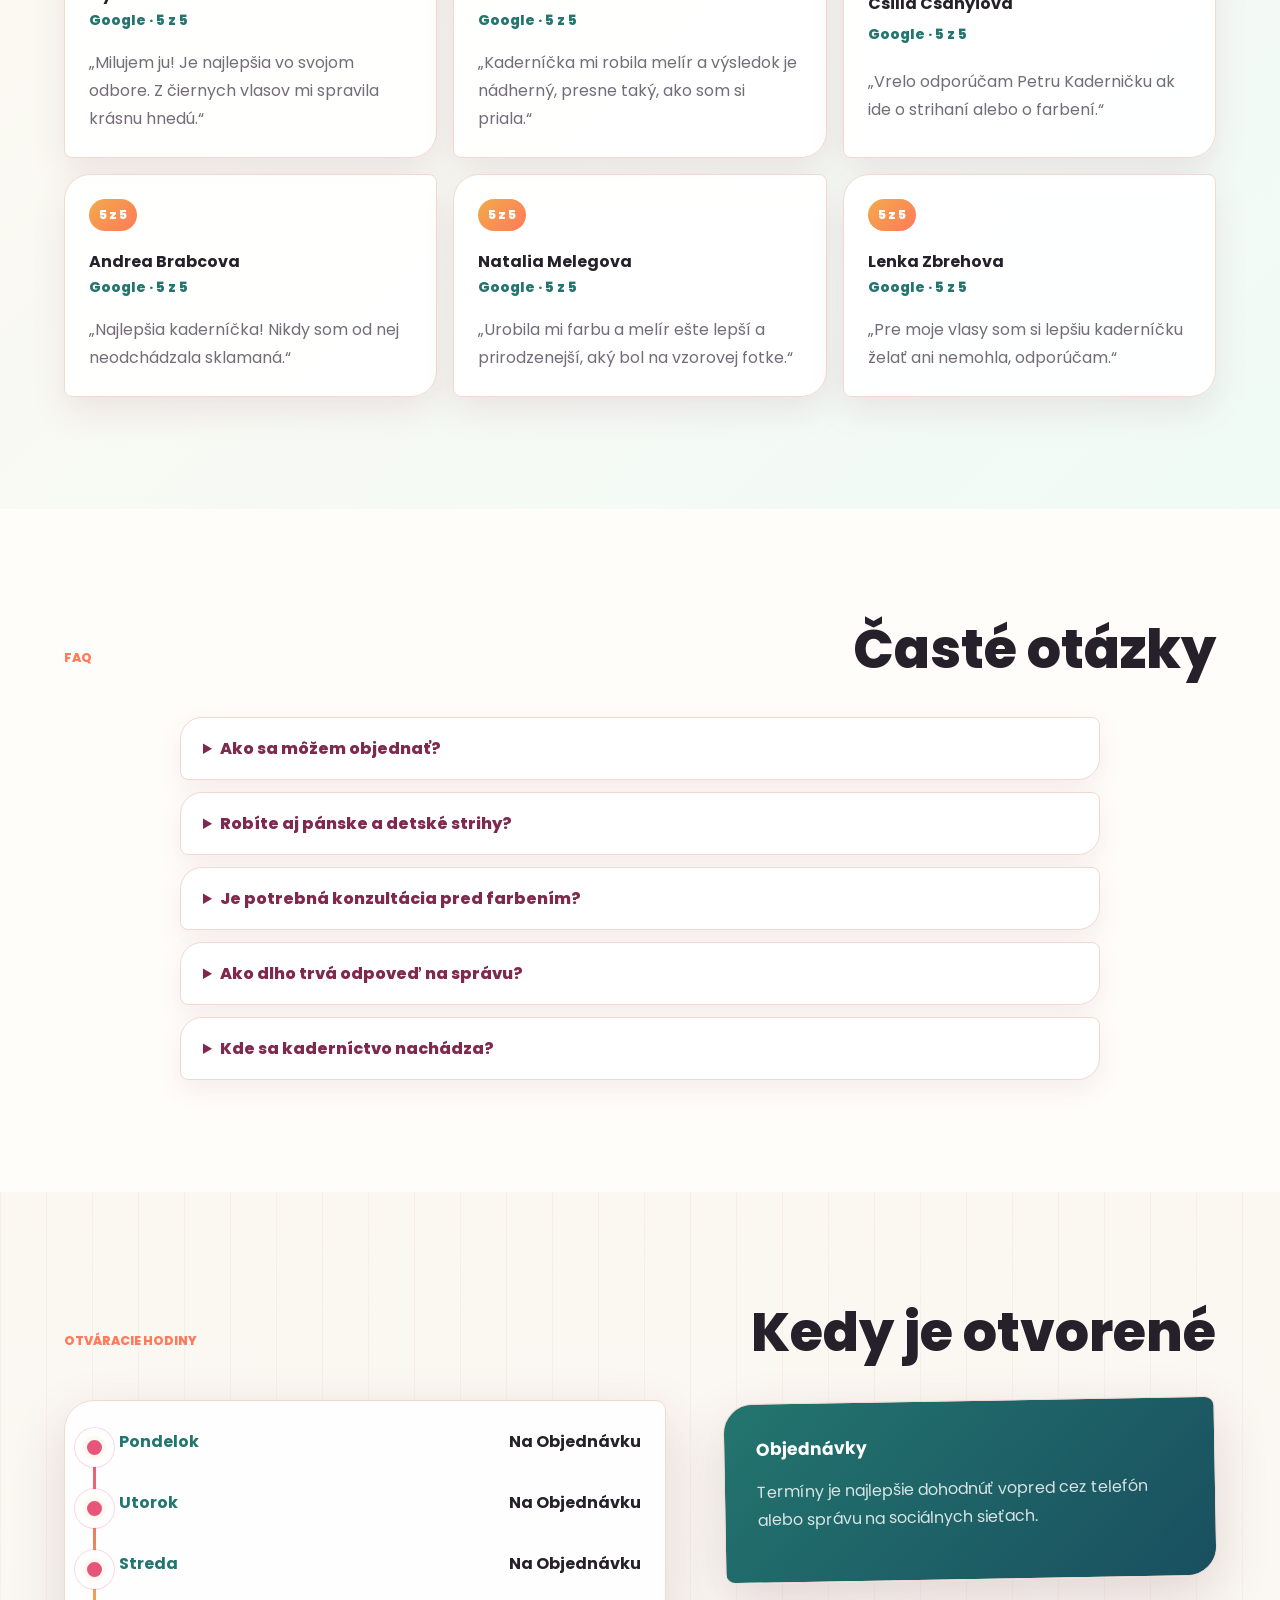
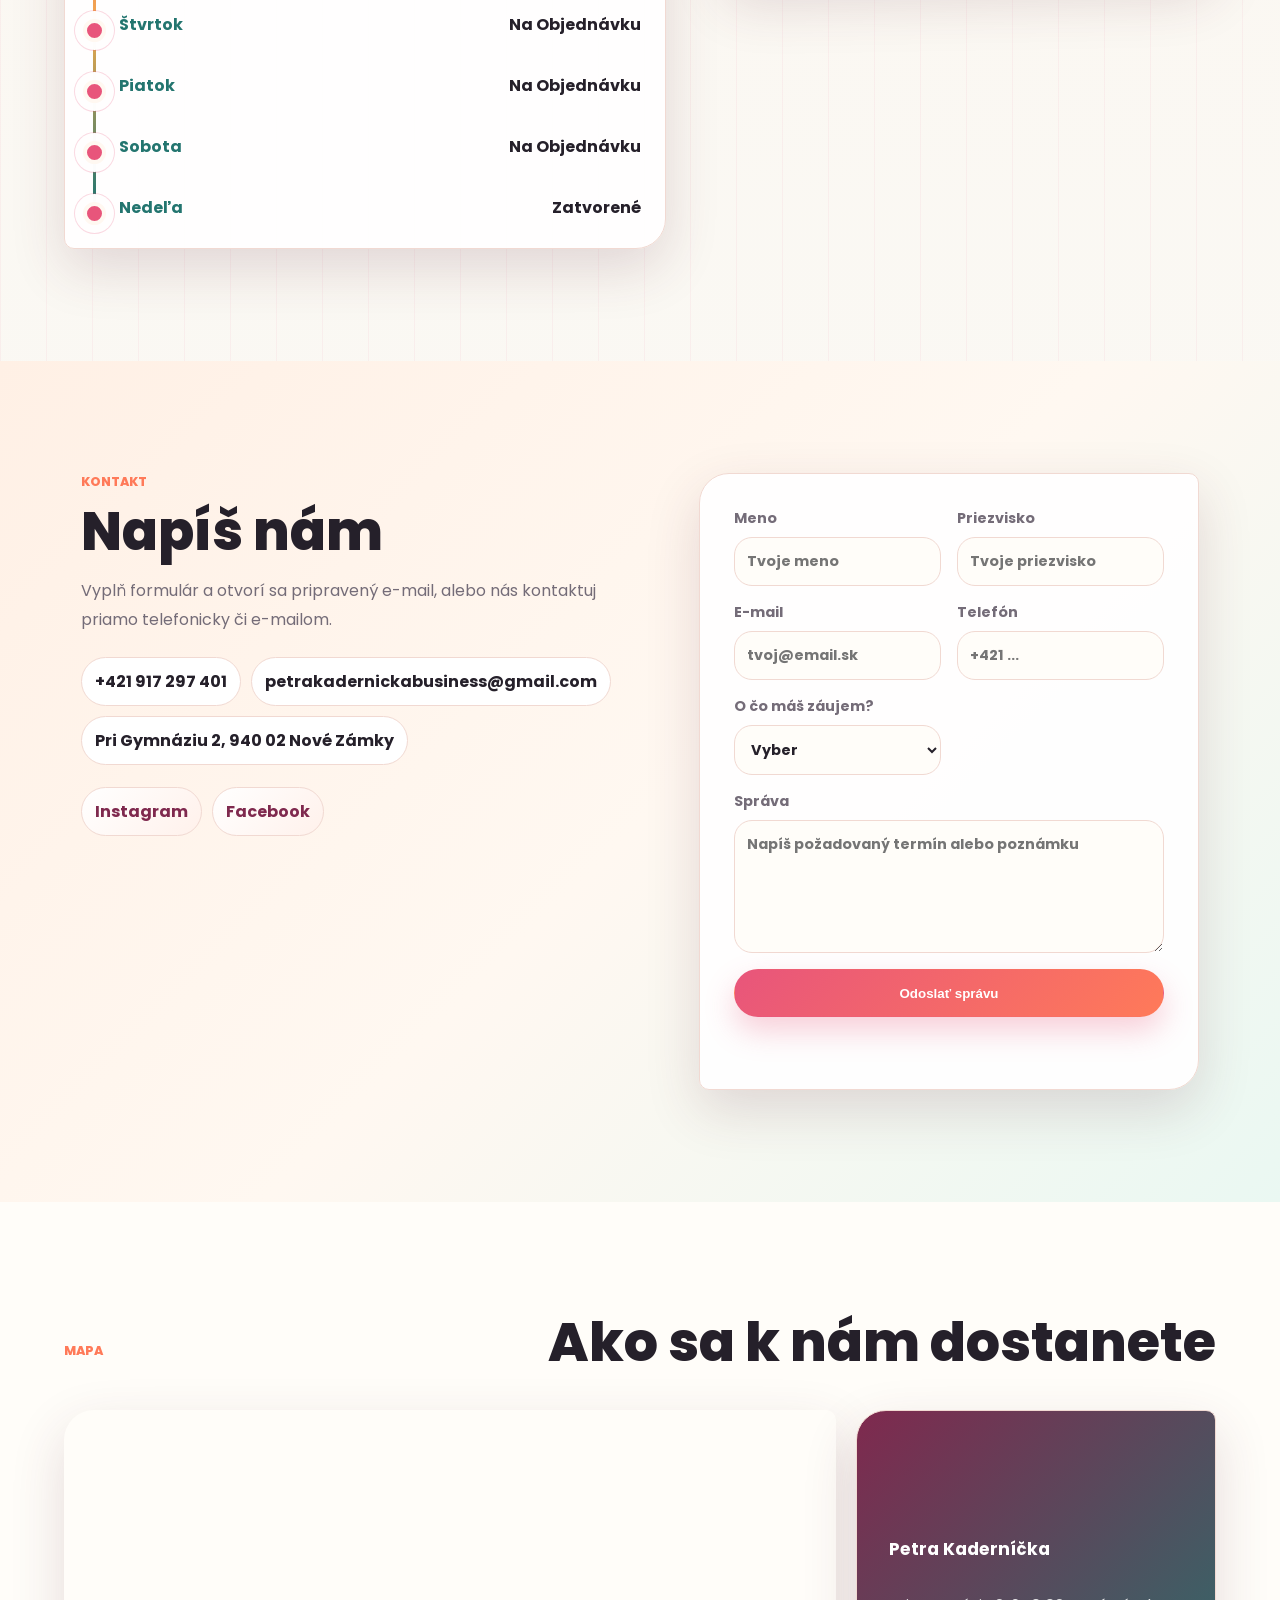
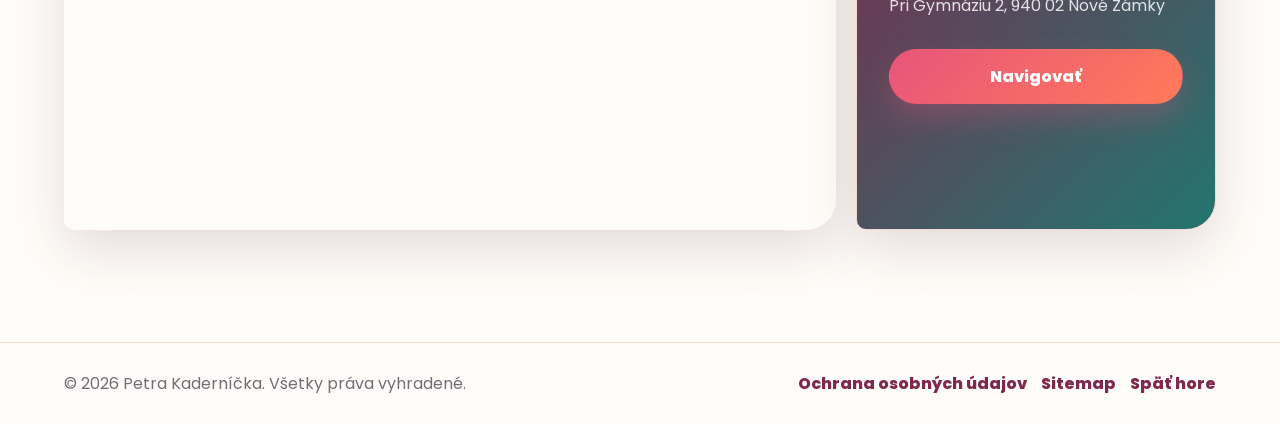
==== commit bee02235: "Add files via upload" ====
--- a/index.html
+++ b/index.html
@@ -13,15 +13,26 @@
     />
     <meta name="robots" content="index, follow" />
     <link rel="canonical" href="https://www.petrakadernicka.sk/" />
+    <link rel="icon" type="image/svg+xml" href="/assets/images/favicon.svg" />
     <meta property="og:type" content="website" />
+    <meta property="og:site_name" content="petrakadernicka.sk" />
     <meta property="og:title" content="Petra Kaderníčka | Kaderníctvo v Nových Zámkoch" />
     <meta
       property="og:description"
       content="Dámske, pánske a detské účesy, farbenie, melír, balayage a spoločenské účesy v Nových Zámkoch."
     />
-    <meta property="og:image" content="https://www.petrakadernicka.sk/assets/images/21.jpg" />
+    <meta property="og:image" content="https://www.petrakadernicka.sk/assets/images/social-preview.jpg" />
+    <meta property="og:image:alt" content="Premena blond vlasov v kaderníctve Petra Kaderníčka" />
+    <meta property="og:image:width" content="1200" />
+    <meta property="og:image:height" content="630" />
     <meta property="og:url" content="https://www.petrakadernicka.sk/" />
     <meta name="twitter:card" content="summary_large_image" />
+    <meta name="twitter:title" content="Petra Kaderníčka | Kaderníctvo v Nových Zámkoch" />
+    <meta
+      name="twitter:description"
+      content="Dámske, pánske a detské účesy, farbenie, melír, balayage a spoločenské účesy v Nových Zámkoch."
+    />
+    <meta name="twitter:image" content="https://www.petrakadernicka.sk/assets/images/social-preview.jpg" />
     <link rel="preconnect" href="https://fonts.googleapis.com" />
     <link rel="preconnect" href="https://fonts.gstatic.com" crossorigin />
     <link
@@ -198,7 +209,7 @@
           <div>
             <span class="rating-badge">Google recenzie</span>
             <h3>5,0 z 5 podľa 16 Google recenzií</h3>
-            <p>Vybrané sú iba verejne dostupné recenzie.</p>
+            <p>Vybrané sú iba verejne dostupné recenzie s hodnotením 5 z 5.</p>
           </div>
           <a class="button primary" href="https://www.google.com/search?q=Petra+Kadern%C3%AD%C4%8Dka+Recenzie" target="_blank" rel="noopener">
             Pozrieť Google recenzie
@@ -406,7 +417,8 @@
         "@type": "HairSalon",
         "name": "Petra Kaderníčka",
         "url": "https://www.petrakadernicka.sk/",
-        "image": "https://www.petrakadernicka.sk/assets/images/21.jpg",
+        "logo": "https://www.petrakadernicka.sk/assets/images/favicon.svg",
+        "image": "https://www.petrakadernicka.sk/assets/images/social-preview.jpg",
         "telephone": "+421917297401",
         "email": "petrakadernickabusiness@gmail.com",
         "address": {
